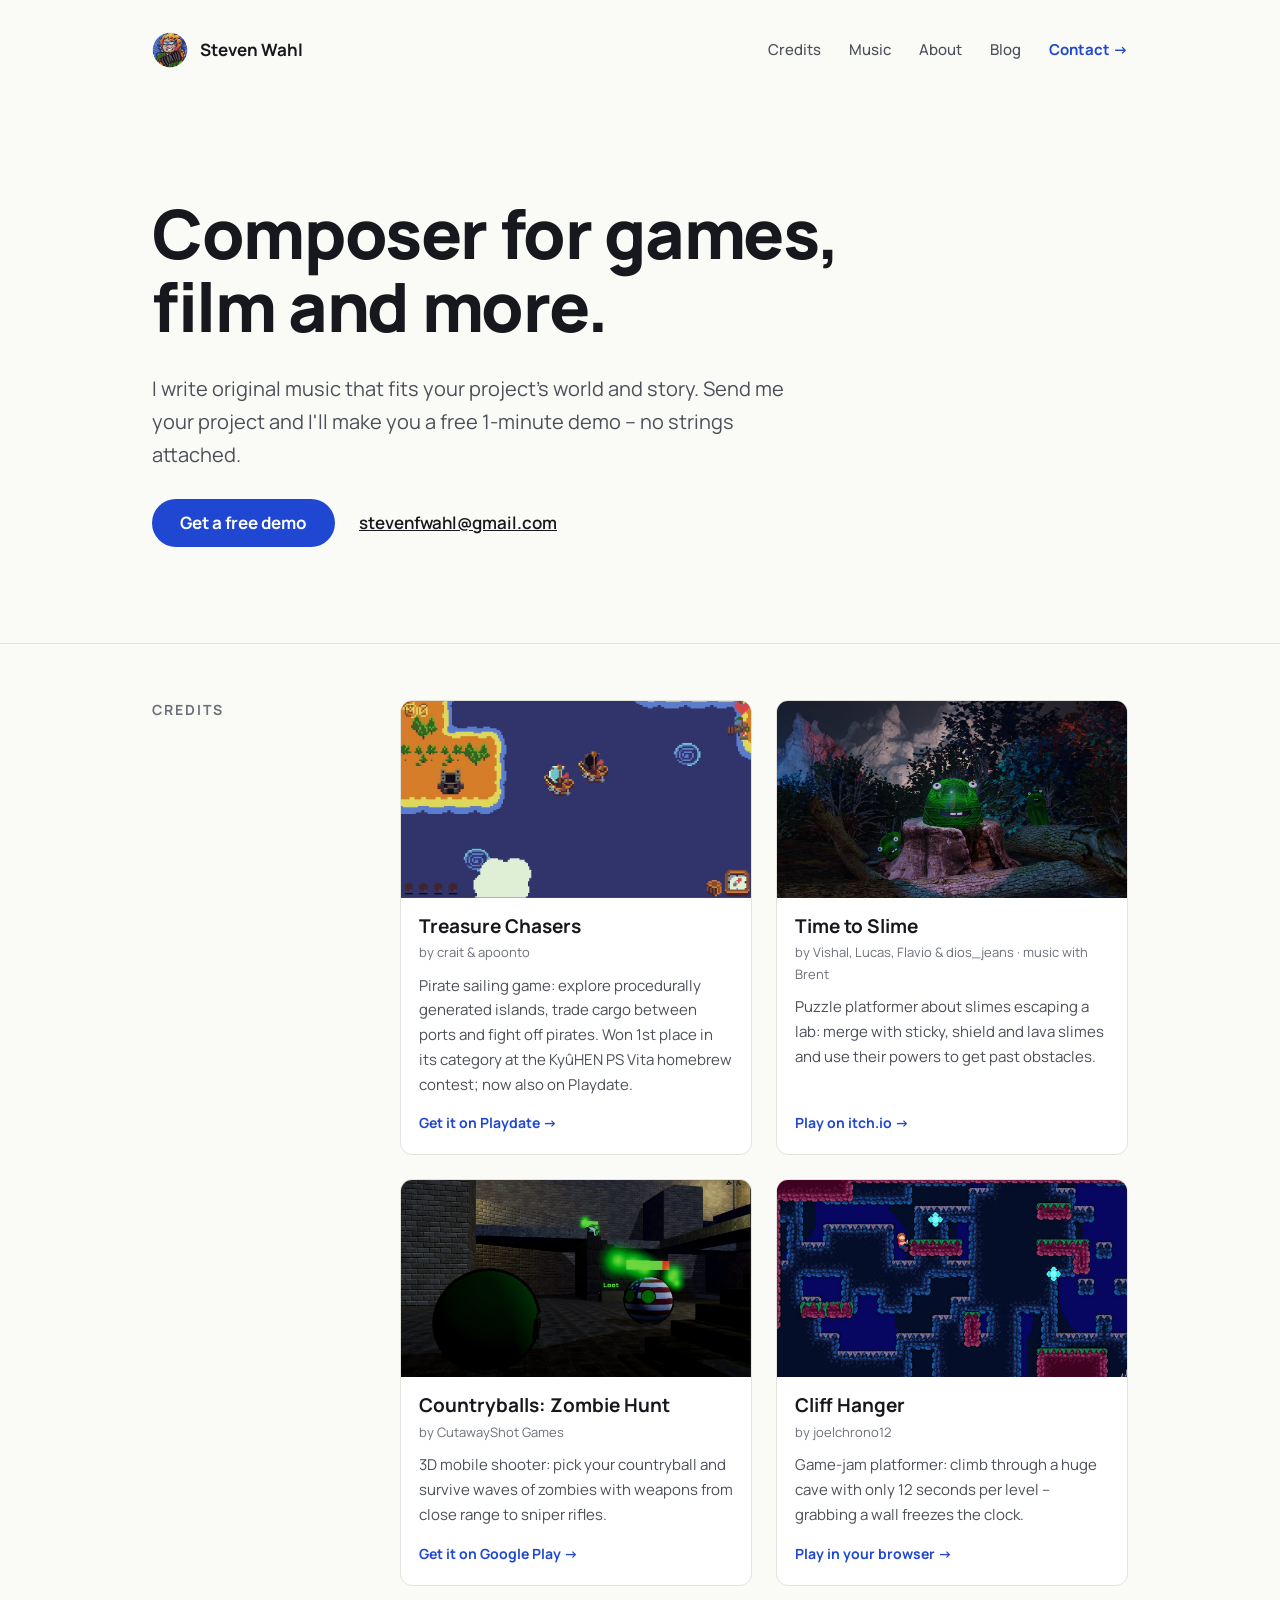
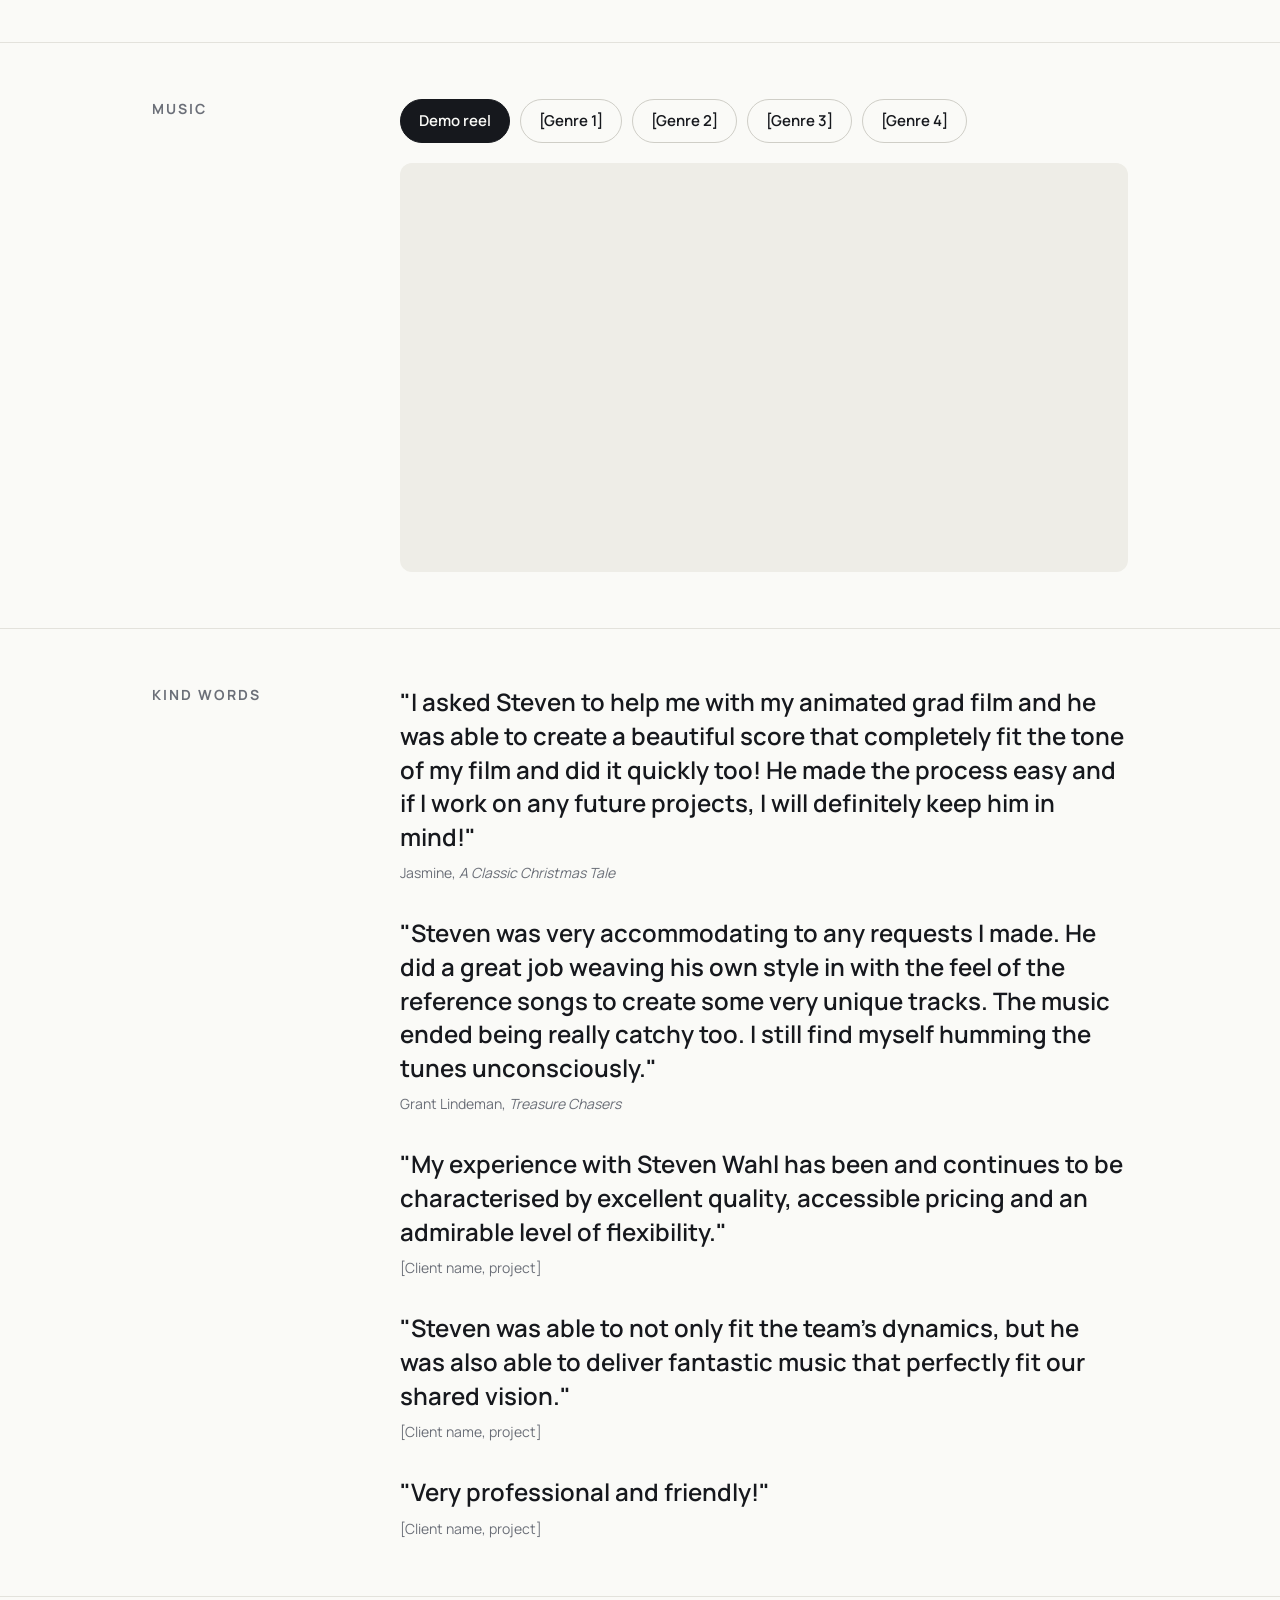
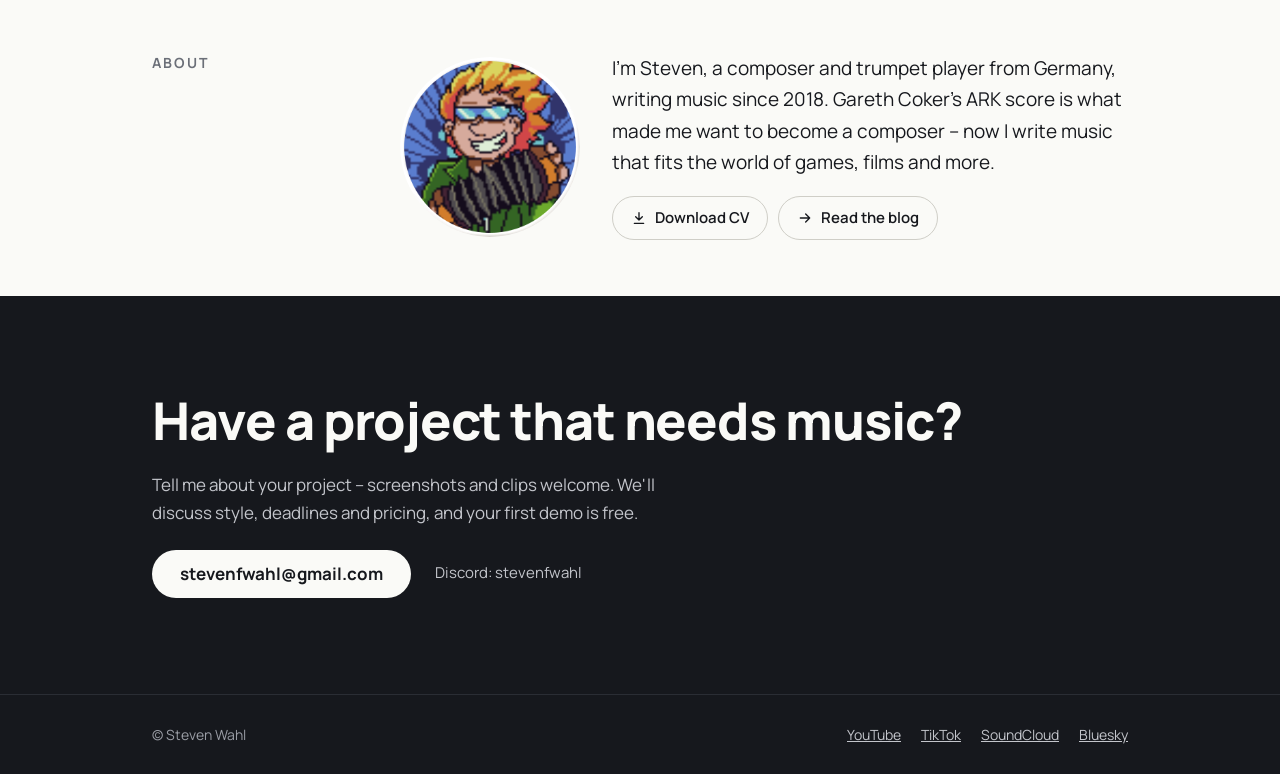
==== index.html @ b37ab7ff "Add testimonial from Grant Lindeman (Treasure Chasers) Co-Authored-By: Claude Opus 5.5 <noreply@anth" ====
<!doctype html>
<html lang="en">
<head>
<meta charset="utf-8">
<meta name="viewport" content="width=device-width, initial-scale=1">
<title>Steven Wahl – Composer for Games, Film &amp; More</title>
<meta name="description" content="Steven Wahl is a composer from Germany writing original music for games, film and more. Request a free 1-minute demo track.">
<meta property="og:type" content="website">
<meta property="og:title" content="Steven Wahl – Composer for Games, Film &amp; More">
<meta property="og:description" content="Original music for games, film and more. Request a free 1-minute demo track.">
<meta property="og:image" content="https://sfrancisw.github.io/stevenwahlmusic/images/avatar.png">
<meta property="og:url" content="https://sfrancisw.github.io/stevenwahlmusic/">
<meta name="twitter:card" content="summary">
<link rel="icon" type="image/png" href="images/favicon.png">
<link rel="preconnect" href="https://fonts.googleapis.com">
<link rel="preconnect" href="https://fonts.gstatic.com" crossorigin>
<link href="https://fonts.googleapis.com/css2?family=Manrope:wght@400;500;600;700;800&display=swap" rel="stylesheet">
<link rel="stylesheet" href="css/style.css">
</head>
<body>
<a class="skip" href="#main">Skip to content</a>

<header class="site-header">
  <div class="wrap">
    <a class="brand" href="#top"><img src="images/avatar.png" alt="">Steven Wahl</a>
    <nav class="nav" aria-label="Main">
      <a href="#credits">Credits</a>
      <a href="#music">Music</a>
      <a href="#about">About</a>
      <a href="blog/">Blog</a>
      <a class="nav-cta" href="#contact">Contact →</a>
    </nav>
  </div>
</header>

<main id="main">
  <section id="top" class="wrap hero">
    <h1>Composer for games, film and more.</h1>
    <p class="lead">I write original music that fits your project's world and story. Send me your project and I'll make you a free 1-minute demo – no strings attached.</p>
    <div class="actions">
      <a class="btn btn-primary" href="#contact">Get a free demo</a>
      <a class="mail" href="mailto:stevenfwahl@gmail.com">stevenfwahl@gmail.com</a>
    </div>
  </section>

  <section id="credits" class="block" aria-labelledby="credits-h">
    <div class="wrap">
      <h2 id="credits-h" class="block-label">Credits</h2>
      <div class="block-body">
        <div class="credits">
          <a class="credit" href="https://play.date/games/treasure-chasers/" target="_blank" rel="noopener">
            <img src="images/treasure-chasers.jpg" alt="Screenshot of Treasure Chasers" loading="lazy">
            <div class="credit-body">
              <h3>Treasure Chasers</h3>
              <p class="by">by crait &amp; apoonto</p>
              <p class="desc">Pirate sailing game: explore procedurally generated islands, trade cargo between ports and fight off pirates. Won 1st place in its category at the KyûHEN PS Vita homebrew contest; now also on Playdate.</p>
              <p class="play">Get it on Playdate →</p>
            </div>
          </a>
          <a class="credit" href="https://luffy703.itch.io/time-to-slime" target="_blank" rel="noopener">
            <img src="images/time-to-slime.jpg" alt="Screenshot of Time to Slime" loading="lazy">
            <div class="credit-body">
              <h3>Time to Slime</h3>
              <p class="by">by Vishal, Lucas, Flavio &amp; dios_jeans · music with Brent</p>
              <p class="desc">Puzzle platformer about slimes escaping a lab: merge with sticky, shield and lava slimes and use their powers to get past obstacles.</p>
              <p class="play">Play on itch.io →</p>
            </div>
          </a>
          <a class="credit" href="https://play.google.com/store/apps/details?id=com.CutawayShotGames.CountryballsZombieHunt" target="_blank" rel="noopener">
            <img src="images/countryballs.jpg" alt="Screenshot of Countryballs: Zombie Hunt" loading="lazy">
            <div class="credit-body">
              <h3>Countryballs: Zombie Hunt</h3>
              <p class="by">by CutawayShot Games</p>
              <p class="desc">3D mobile shooter: pick your countryball and survive waves of zombies with weapons from close range to sniper rifles.</p>
              <p class="play">Get it on Google Play →</p>
            </div>
          </a>
          <a class="credit" href="https://joelchrono.itch.io/cliff-hanger" target="_blank" rel="noopener">
            <img src="images/cliff-hanger.jpg" alt="Screenshot of Cliff Hanger" loading="lazy">
            <div class="credit-body">
              <h3>Cliff Hanger</h3>
              <p class="by">by joelchrono12</p>
              <p class="desc">Game-jam platformer: climb through a huge cave with only 12 seconds per level – grabbing a wall freezes the clock.</p>
              <p class="play">Play in your browser →</p>
            </div>
          </a>
        </div>
      </div>
    </div>
  </section>

  <section id="music" class="block" aria-labelledby="music-h">
    <div class="wrap">
      <h2 id="music-h" class="block-label">Music</h2>
      <div class="block-body">
        <div class="genres" role="group" aria-label="Choose a playlist">
          <button type="button" class="genre" aria-pressed="true" data-embed="https://www.youtube-nocookie.com/embed/OHH1dvF5KXk">Demo reel</button>
          <!-- TODO: genre names + data-embed="https://www.youtube-nocookie.com/embed/videoseries?list=PLAYLIST_ID" -->
          <button type="button" class="genre" aria-pressed="false">[Genre 1]</button>
          <button type="button" class="genre" aria-pressed="false">[Genre 2]</button>
          <button type="button" class="genre" aria-pressed="false">[Genre 3]</button>
          <button type="button" class="genre" aria-pressed="false">[Genre 4]</button>
        </div>
        <div id="player" class="player" aria-live="polite"></div>
      </div>
    </div>
  </section>

  <section class="block" aria-labelledby="quotes-h">
    <div class="wrap">
      <h2 id="quotes-h" class="block-label">Kind words</h2>
      <div class="block-body" style="gap: 32px">
        <!-- TODO: attributions -->
        <figure class="quote">
          <blockquote>"I asked Steven to help me with my animated grad film and he was able to create a beautiful score that completely fit the tone of my film and did it quickly too! He made the process easy and if I work on any future projects, I will definitely keep him in mind!"</blockquote>
          <figcaption>Jasmine, <cite>A Classic Christmas Tale</cite></figcaption>
        </figure>
        <figure class="quote">
          <blockquote>"Steven was very accommodating to any requests I made. He did a great job weaving his own style in with the feel of the reference songs to create some very unique tracks. The music ended being really catchy too. I still find myself humming the tunes unconsciously."</blockquote>
          <figcaption>Grant Lindeman, <cite>Treasure Chasers</cite></figcaption>
        </figure>
        <figure class="quote">
          <blockquote>"My experience with Steven Wahl has been and continues to be characterised by excellent quality, accessible pricing and an admirable level of flexibility."</blockquote>
          <figcaption>[Client name, project]</figcaption>
        </figure>
        <figure class="quote">
          <blockquote>"Steven was able to not only fit the team's dynamics, but he was also able to deliver fantastic music that perfectly fit our shared vision."</blockquote>
          <figcaption>[Client name, project]</figcaption>
        </figure>
        <figure class="quote">
          <blockquote>"Very professional and friendly!"</blockquote>
          <figcaption>[Client name, project]</figcaption>
        </figure>
      </div>
    </div>
  </section>

  <section id="about" class="block" aria-labelledby="about-h">
    <div class="wrap">
      <h2 id="about-h" class="block-label">About</h2>
      <div class="block-body">
        <div class="about">
          <img src="images/avatar.png" alt="Steven Wahl" width="180" height="180">
          <div class="about-text">
            <p>I'm Steven, a composer and trumpet player from Germany, writing music since 2018. Gareth Coker's ARK score is what made me want to become a composer – now I write music that fits the world of games, films and more.</p>
            <div class="links">
              <a href="files/Steven_Wahl_CV_1.0.pdf"><svg viewBox="0 0 24 24" fill="none" stroke="currentColor" stroke-width="2" stroke-linecap="round" stroke-linejoin="round" aria-hidden="true"><path d="M12 4v11M7 10l5 5 5-5M5 20h14"></path></svg>Download CV</a>
              <a href="blog/"><svg viewBox="0 0 24 24" fill="none" stroke="currentColor" stroke-width="2" stroke-linecap="round" stroke-linejoin="round" aria-hidden="true"><path d="M5 12h14M13 6l6 6-6 6"></path></svg>Read the blog</a>
            </div>
          </div>
        </div>
      </div>
    </div>
  </section>

  <section id="contact" class="contact" aria-labelledby="contact-h">
    <div class="wrap">
      <h2 id="contact-h">Have a project that needs music?</h2>
      <p>Tell me about your project – screenshots and clips welcome. We'll discuss style, deadlines and pricing, and your first demo is free.</p>
      <div class="actions">
        <a class="btn btn-light" href="mailto:stevenfwahl@gmail.com">stevenfwahl@gmail.com</a>
        <span class="discord">Discord: stevenfwahl</span>
      </div>
    </div>
  </section>
</main>

<footer class="site-footer">
  <div class="wrap">
    <span>© Steven Wahl</span>
    <nav aria-label="Social">
      <a href="https://www.youtube.com/@stevenwahlmusic">YouTube</a>
      <a href="https://www.tiktok.com/@stevenwahlmusic">TikTok</a>
      <a href="https://soundcloud.com/steven-wahl-498494355">SoundCloud</a>
      <a href="https://bsky.app/profile/stevenwahlmusic.bsky.social">Bluesky</a>
    </nav>
  </div>
</footer>

<script src="js/main.js"></script>
</body>
</html>
---- css/style.css ----
/* Steven Wahl – composer site. Design: "B · Clean & minimal" with A's credit cards. */
:root {
  --bg: #FAFAF7;
  --ink: #16181D;
  --ink-2: #4B4F58;
  --muted: #6B6F78;
  --line: #E3E2DC;
  --card: #FFFFFF;
  --accent: #1F47D1;
  --accent-hover: #163496;
  --dark: #16181D;
  --dark-text: #C3C5CB;
  --wrap: 1040px;
  --radius: 12px;
}

*, *::before, *::after { box-sizing: border-box; }
html { scroll-behavior: smooth; }
body {
  margin: 0;
  background: var(--bg);
  color: var(--ink);
  font-family: Manrope, system-ui, sans-serif;
  font-size: 17px;
  line-height: 1.65;
}
img { max-width: 100%; display: block; }
a { color: var(--accent); }
a:hover { color: var(--accent-hover); }
:focus-visible { outline: 3px solid var(--accent); outline-offset: 3px; }

.wrap { max-width: var(--wrap); margin: 0 auto; padding: 0 32px; }
.skip { position: absolute; left: -9999px; }
.skip:focus { left: 16px; top: 16px; background: var(--card); padding: 8px 12px; z-index: 10; }

/* Header */
.site-header .wrap {
  padding-top: 28px; padding-bottom: 28px;
  display: flex; flex-wrap: wrap; gap: 16px;
  justify-content: space-between; align-items: center;
}
.brand { display: flex; gap: 12px; align-items: center; color: var(--ink); text-decoration: none; font-weight: 700; }
.brand img { width: 36px; height: 36px; border-radius: 50%; }
.nav { display: flex; flex-wrap: wrap; gap: 8px 28px; font-size: 15px; font-weight: 500; }
.nav a { color: var(--ink-2); text-decoration: none; padding: 10px 0; }
.nav a:hover { color: var(--ink); }
.nav .nav-cta { color: var(--accent); font-weight: 700; }

/* Buttons */
.btn {
  display: inline-flex; align-items: center; justify-content: center;
  min-height: 48px; padding: 0 28px; border-radius: 999px;
  font-weight: 700; text-decoration: none;
}
.btn-primary { background: var(--accent); color: #FFFFFF; }
.btn-primary:hover { background: var(--accent-hover); color: #FFFFFF; }
.btn-light { background: var(--bg); color: var(--ink); }
.btn-light:hover { background: #FFFFFF; color: var(--ink); }

/* Hero */
.hero { padding-top: 96px; padding-bottom: 96px; display: flex; flex-direction: column; gap: 28px; }
.hero h1 {
  margin: 0; max-width: 17ch;
  font-size: clamp(38px, 5.5vw, 68px); line-height: 1.08;
  font-weight: 800; letter-spacing: -0.02em;
}
.lead { margin: 0; font-size: 20px; color: var(--ink-2); max-width: 54ch; }
.actions { display: flex; flex-wrap: wrap; gap: 16px 24px; align-items: center; }
.actions .mail { color: var(--ink); font-weight: 600; }

/* Labelled sections (B layout: label column + content column) */
.block { border-top: 1px solid var(--line); }
.block .wrap { padding-top: 56px; padding-bottom: 56px; display: flex; flex-wrap: wrap; gap: 24px 48px; }
.block-label {
  margin: 0; flex: 0 0 200px;
  font-size: 14px; letter-spacing: 0.14em; text-transform: uppercase;
  color: var(--muted); font-weight: 700; line-height: 1.4;
}
.block-body { flex: 1 1 520px; min-width: 0; display: flex; flex-direction: column; gap: 20px; }

/* Credits (cards from design A) */
.credits { display: grid; grid-template-columns: repeat(auto-fill, minmax(230px, 1fr)); gap: 24px; }
.credit {
  display: flex; flex-direction: column;
  background: var(--card); border: 1px solid var(--line); border-radius: var(--radius);
  overflow: hidden; text-decoration: none; color: var(--ink);
  transition: transform .15s ease, box-shadow .15s ease;
}
.credit:hover { color: var(--ink); transform: translateY(-3px); box-shadow: 0 10px 24px rgba(22, 24, 29, 0.08); }
.credit img { width: 100%; aspect-ratio: 16 / 9; object-fit: cover; }
.credit-body { padding: 16px 18px 20px; display: flex; flex-direction: column; gap: 4px; flex: 1; }
.credit h3 { margin: 0; font-size: 19px; font-weight: 700; line-height: 1.3; }
.credit .by { margin: 0; font-size: 13px; color: var(--muted); }
.credit .desc { margin: 6px 0 0; font-size: 15px; color: var(--ink-2); }
.credit .play { margin: auto 0 0; padding-top: 10px; font-size: 14px; font-weight: 700; color: var(--accent); }

/* Music */
.genres { display: flex; flex-wrap: wrap; gap: 10px; }
.genre {
  min-height: 44px; padding: 0 18px; border-radius: 999px;
  font: 600 15px Manrope, system-ui, sans-serif; cursor: pointer;
  background: transparent; color: var(--ink); border: 1px solid #CFCEC7;
}
.genre:hover { border-color: var(--ink); }
.genre[aria-pressed="true"] { background: var(--ink); color: var(--bg); border-color: var(--ink); }
.player {
  aspect-ratio: 16 / 9; background: #EEEDE7; border-radius: var(--radius); overflow: hidden;
  display: flex; align-items: center; justify-content: center; color: var(--muted); font-size: 15px;
}
.player iframe { width: 100%; height: 100%; border: 0; }

/* Testimonials */
.quote { margin: 0; }
.quote blockquote { margin: 0; font-size: 24px; line-height: 1.4; font-weight: 600; }
.quote figcaption { margin-top: 8px; font-size: 14px; color: var(--muted); }

/* About (profile picture from design A) */
.about { display: flex; flex-wrap: wrap; gap: 32px; align-items: center; }
.about img { width: 180px; height: 180px; border-radius: 50%; flex: 0 0 auto; }
.about-text { flex: 1 1 300px; min-width: 0; display: flex; flex-direction: column; gap: 14px; }
.about-text p { margin: 0; font-size: 19px; }
.links { display: flex; flex-wrap: wrap; gap: 10px; margin-top: 4px; }
.links a {
  display: inline-flex; align-items: center; gap: 8px;
  min-height: 44px; padding: 0 18px; border-radius: 999px;
  border: 1px solid #CFCEC7; color: var(--ink);
  font-size: 15px; font-weight: 600; text-decoration: none;
}
.links a:hover { border-color: var(--ink); color: var(--ink); }
.links svg { width: 16px; height: 16px; flex: 0 0 auto; }

/* Contact */
.contact { background: var(--dark); color: var(--bg); }
.contact .wrap { padding-top: 96px; padding-bottom: 96px; display: flex; flex-direction: column; gap: 22px; }
.contact h2 { margin: 0; font-size: clamp(32px, 4.5vw, 52px); font-weight: 800; letter-spacing: -0.02em; line-height: 1.1; }
.contact p { margin: 0; color: var(--dark-text); max-width: 52ch; }
.contact .discord { color: var(--dark-text); font-size: 15px; }

/* Footer */
.site-footer { background: var(--dark); color: #9A9DA5; border-top: 1px solid #2A2D34; font-size: 14px; }
.site-footer .wrap { padding-top: 28px; padding-bottom: 28px; display: flex; flex-wrap: wrap; gap: 16px 20px; justify-content: space-between; }
.site-footer nav { display: flex; flex-wrap: wrap; gap: 20px; }
.site-footer a { color: var(--dark-text); }
.site-footer a:hover { color: #FFFFFF; }

/* Blog */
.page-title { margin: 0; font-size: clamp(32px, 4.5vw, 48px); font-weight: 800; letter-spacing: -0.02em; line-height: 1.15; }
.post-list { list-style: none; margin: 0; padding: 0; }
.post-list li { border-bottom: 1px solid var(--line); }
.post-list a { display: flex; flex-direction: column; gap: 2px; padding: 20px 0; text-decoration: none; color: var(--ink); }
.post-list time { font-size: 14px; color: var(--muted); }
.post-list span { font-size: 21px; font-weight: 700; }
.article { max-width: 720px; margin: 0 auto; padding: 48px 32px 96px; }
.article time { display: block; margin: 12px 0 32px; color: var(--muted); font-size: 15px; }
.article p, .article li { font-size: 19px; line-height: 1.75; }
.article ul { padding-left: 1.2em; }
.back { display: inline-block; margin-bottom: 24px; font-weight: 600; font-size: 15px; }

@media (max-width: 600px) {
  .wrap { padding: 0 20px; }
  .hero { padding-top: 48px; padding-bottom: 64px; }
  .block .wrap { padding-top: 40px; padding-bottom: 40px; }
  .block-label { flex-basis: 100%; }
  .quote blockquote { font-size: 20px; }
  .about img { width: 140px; height: 140px; }
  .contact .wrap { padding-top: 64px; padding-bottom: 64px; }
  .article { padding: 32px 20px 64px; }
}
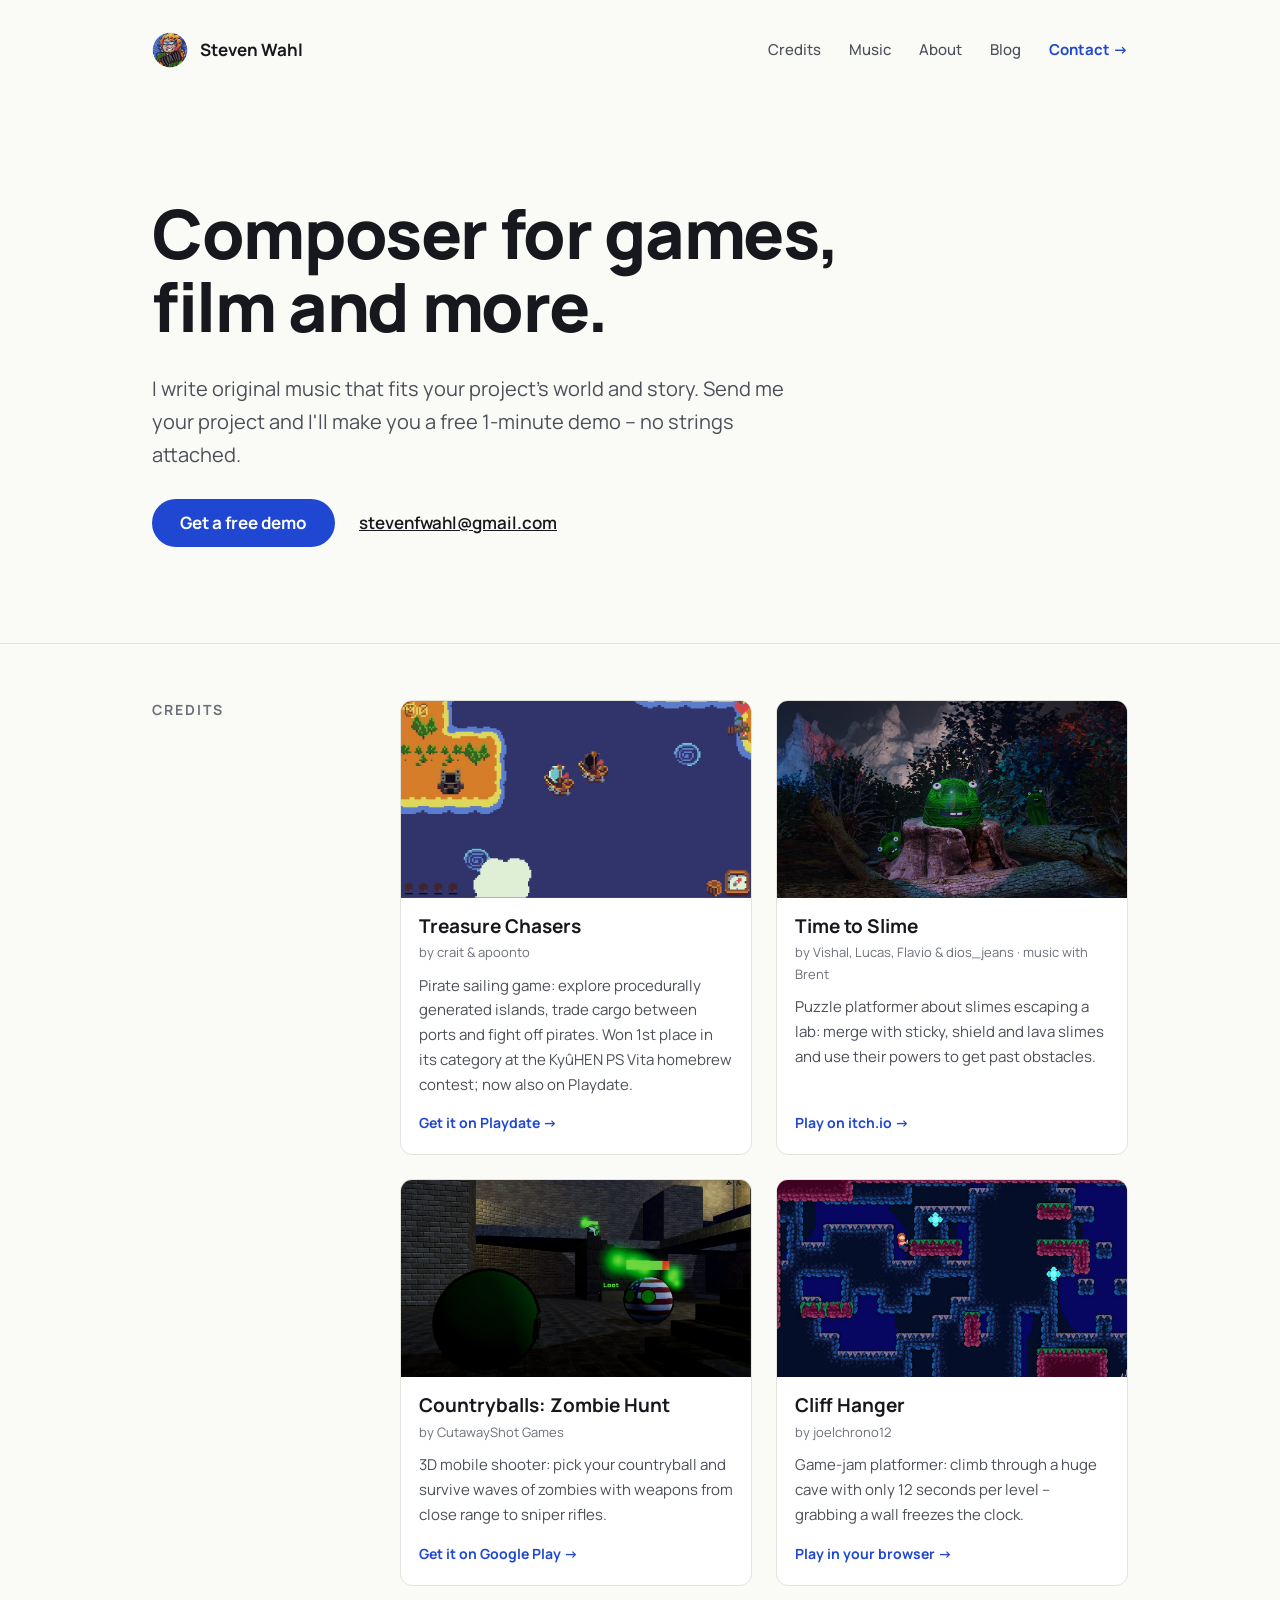
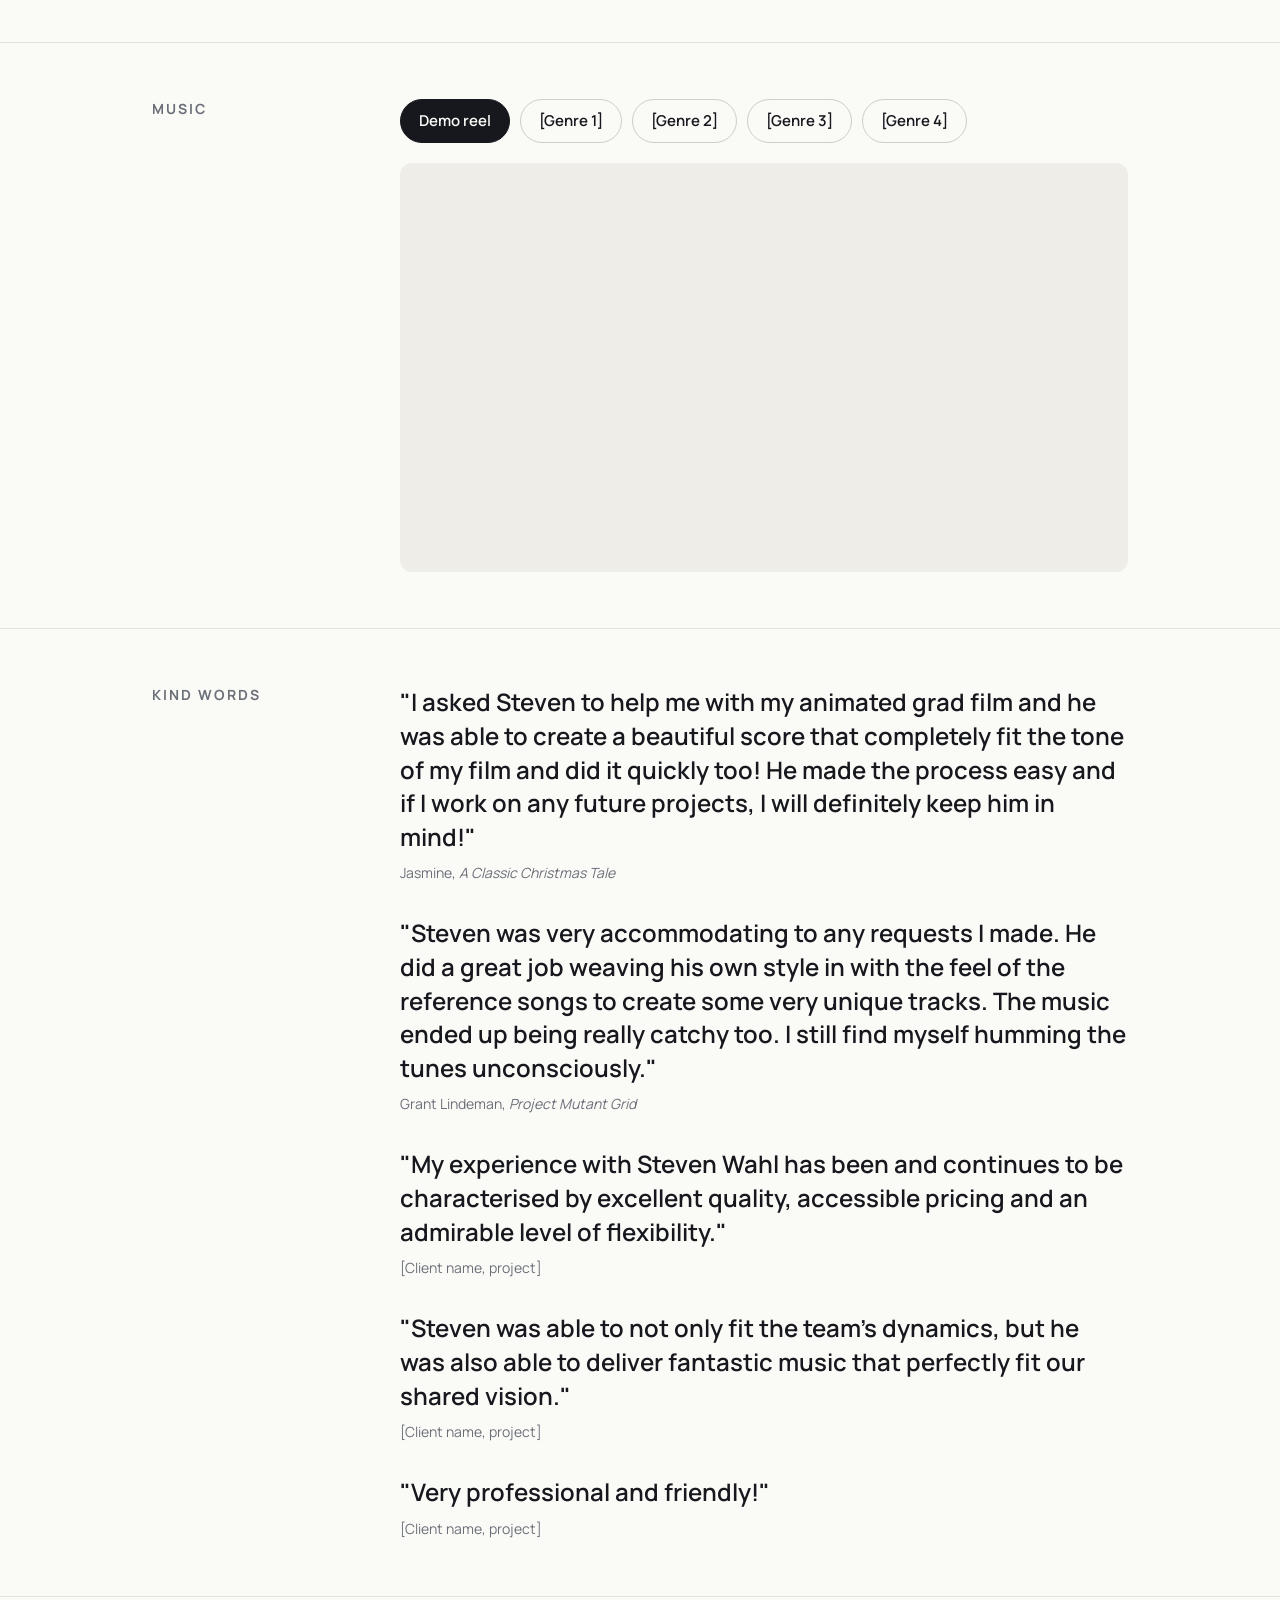
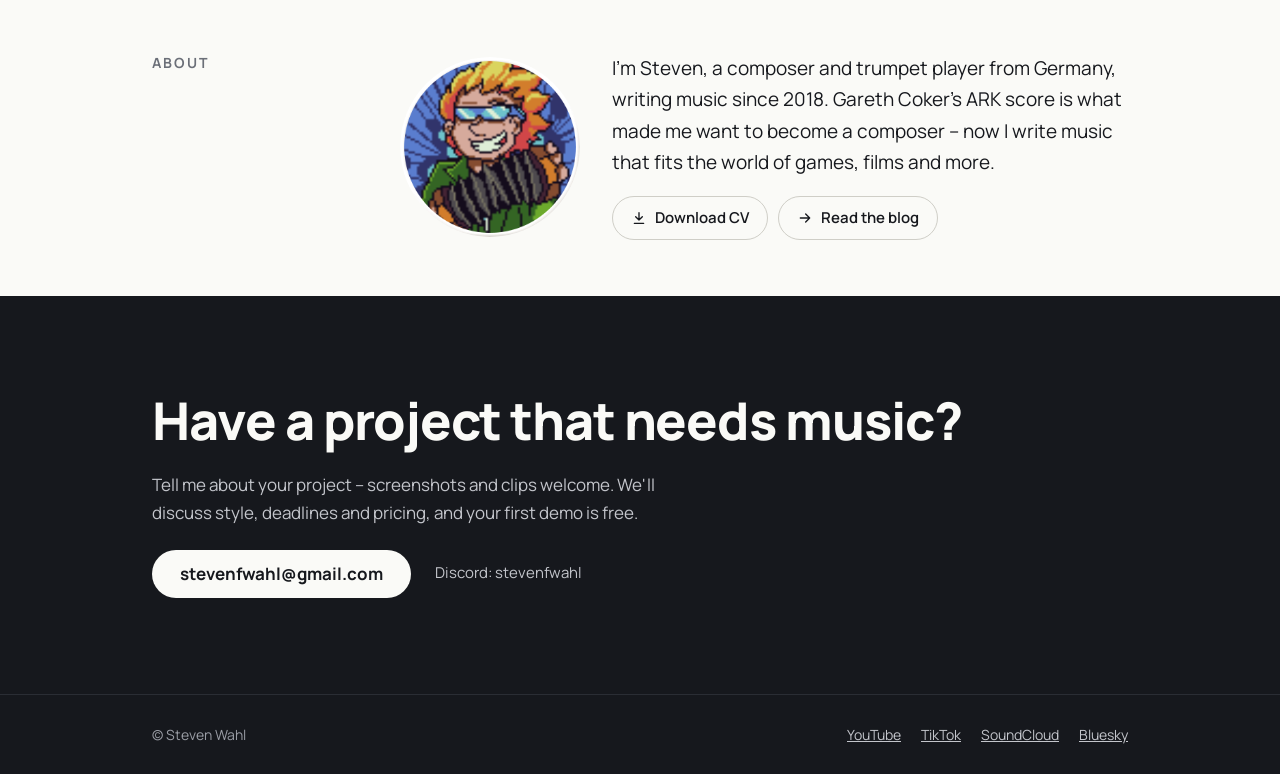
==== commit 069cffd8: "Fix Grant Lindeman testimonial: project name and wording Co-Authored-By: Claude Opus 5.5 <noreply@an" ====
--- a/index.html
+++ b/index.html
@@ -116,8 +116,8 @@
           <figcaption>Jasmine, <cite>A Classic Christmas Tale</cite></figcaption>
         </figure>
         <figure class="quote">
-          <blockquote>"Steven was very accommodating to any requests I made. He did a great job weaving his own style in with the feel of the reference songs to create some very unique tracks. The music ended being really catchy too. I still find myself humming the tunes unconsciously."</blockquote>
-          <figcaption>Grant Lindeman, <cite>Treasure Chasers</cite></figcaption>
+          <blockquote>"Steven was very accommodating to any requests I made. He did a great job weaving his own style in with the feel of the reference songs to create some very unique tracks. The music ended up being really catchy too. I still find myself humming the tunes unconsciously."</blockquote>
+          <figcaption>Grant Lindeman, <cite>Project Mutant Grid</cite></figcaption>
         </figure>
         <figure class="quote">
           <blockquote>"My experience with Steven Wahl has been and continues to be characterised by excellent quality, accessible pricing and an admirable level of flexibility."</blockquote>
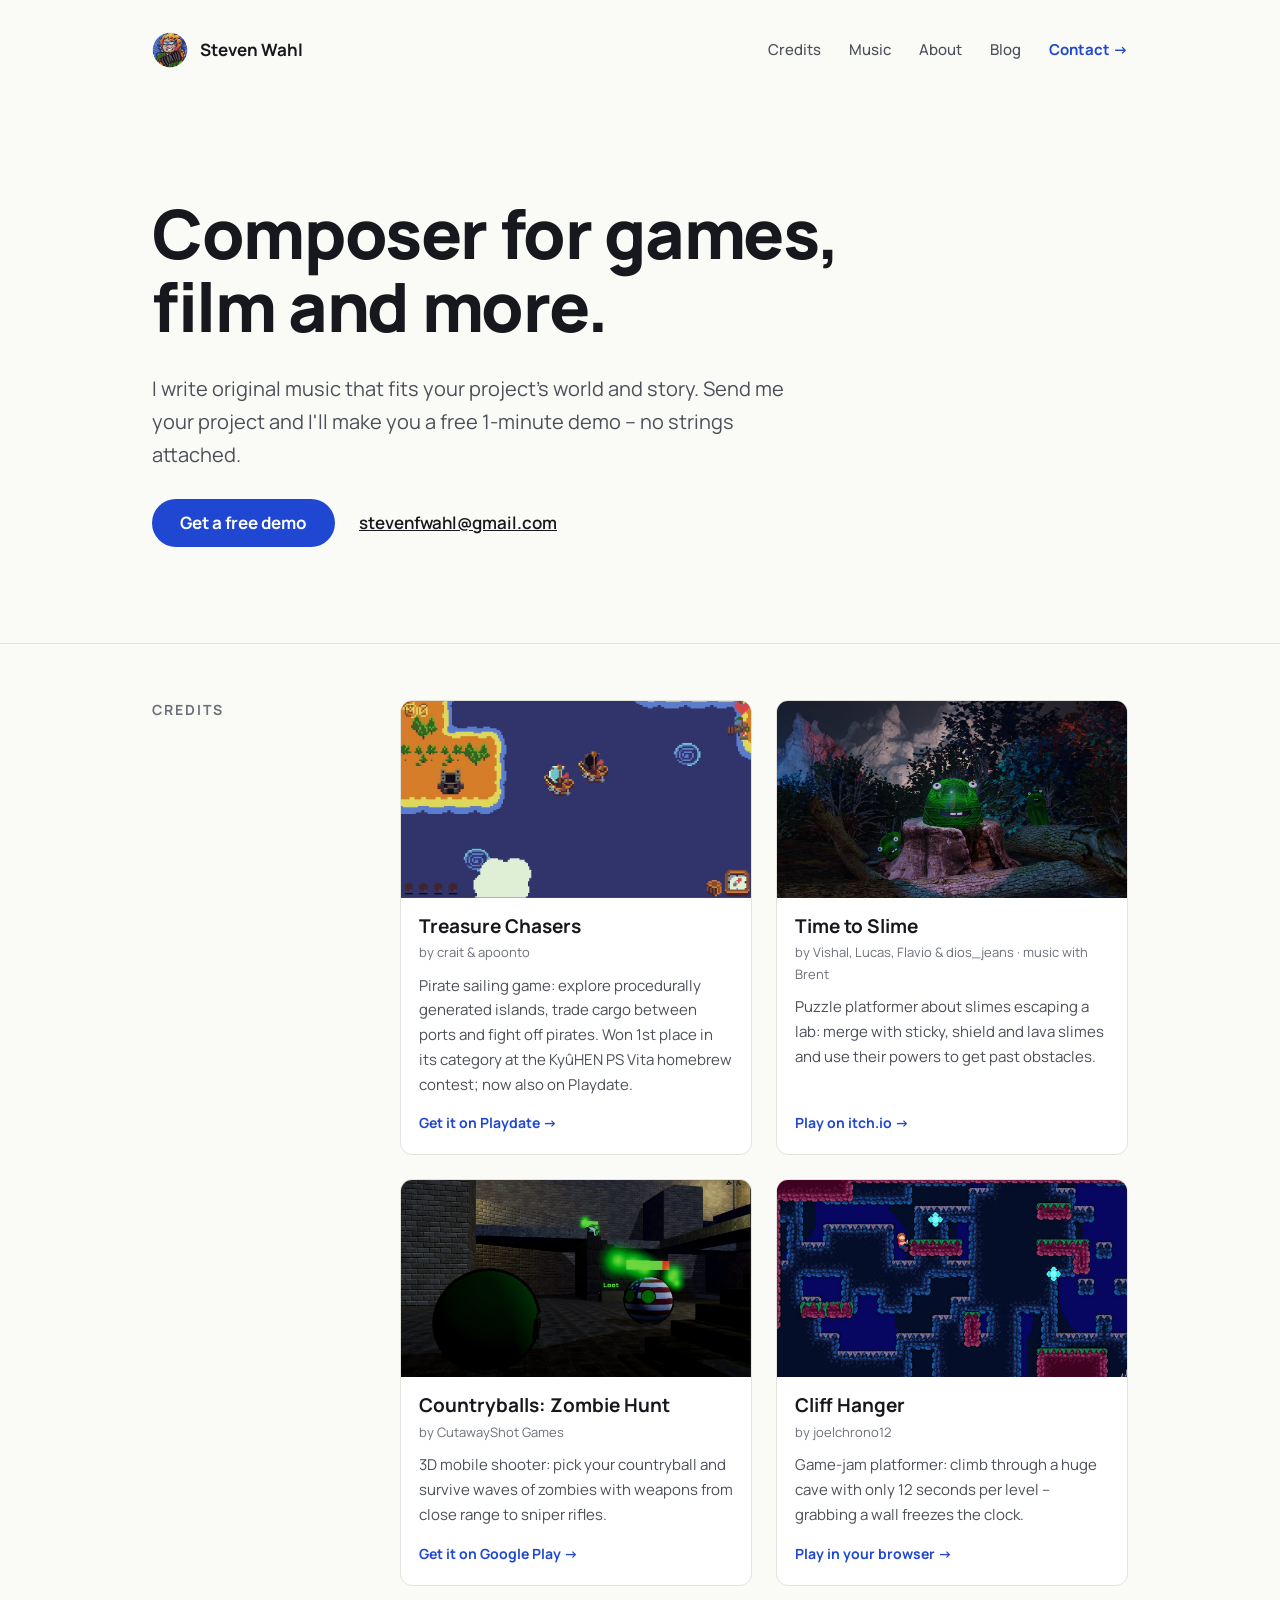
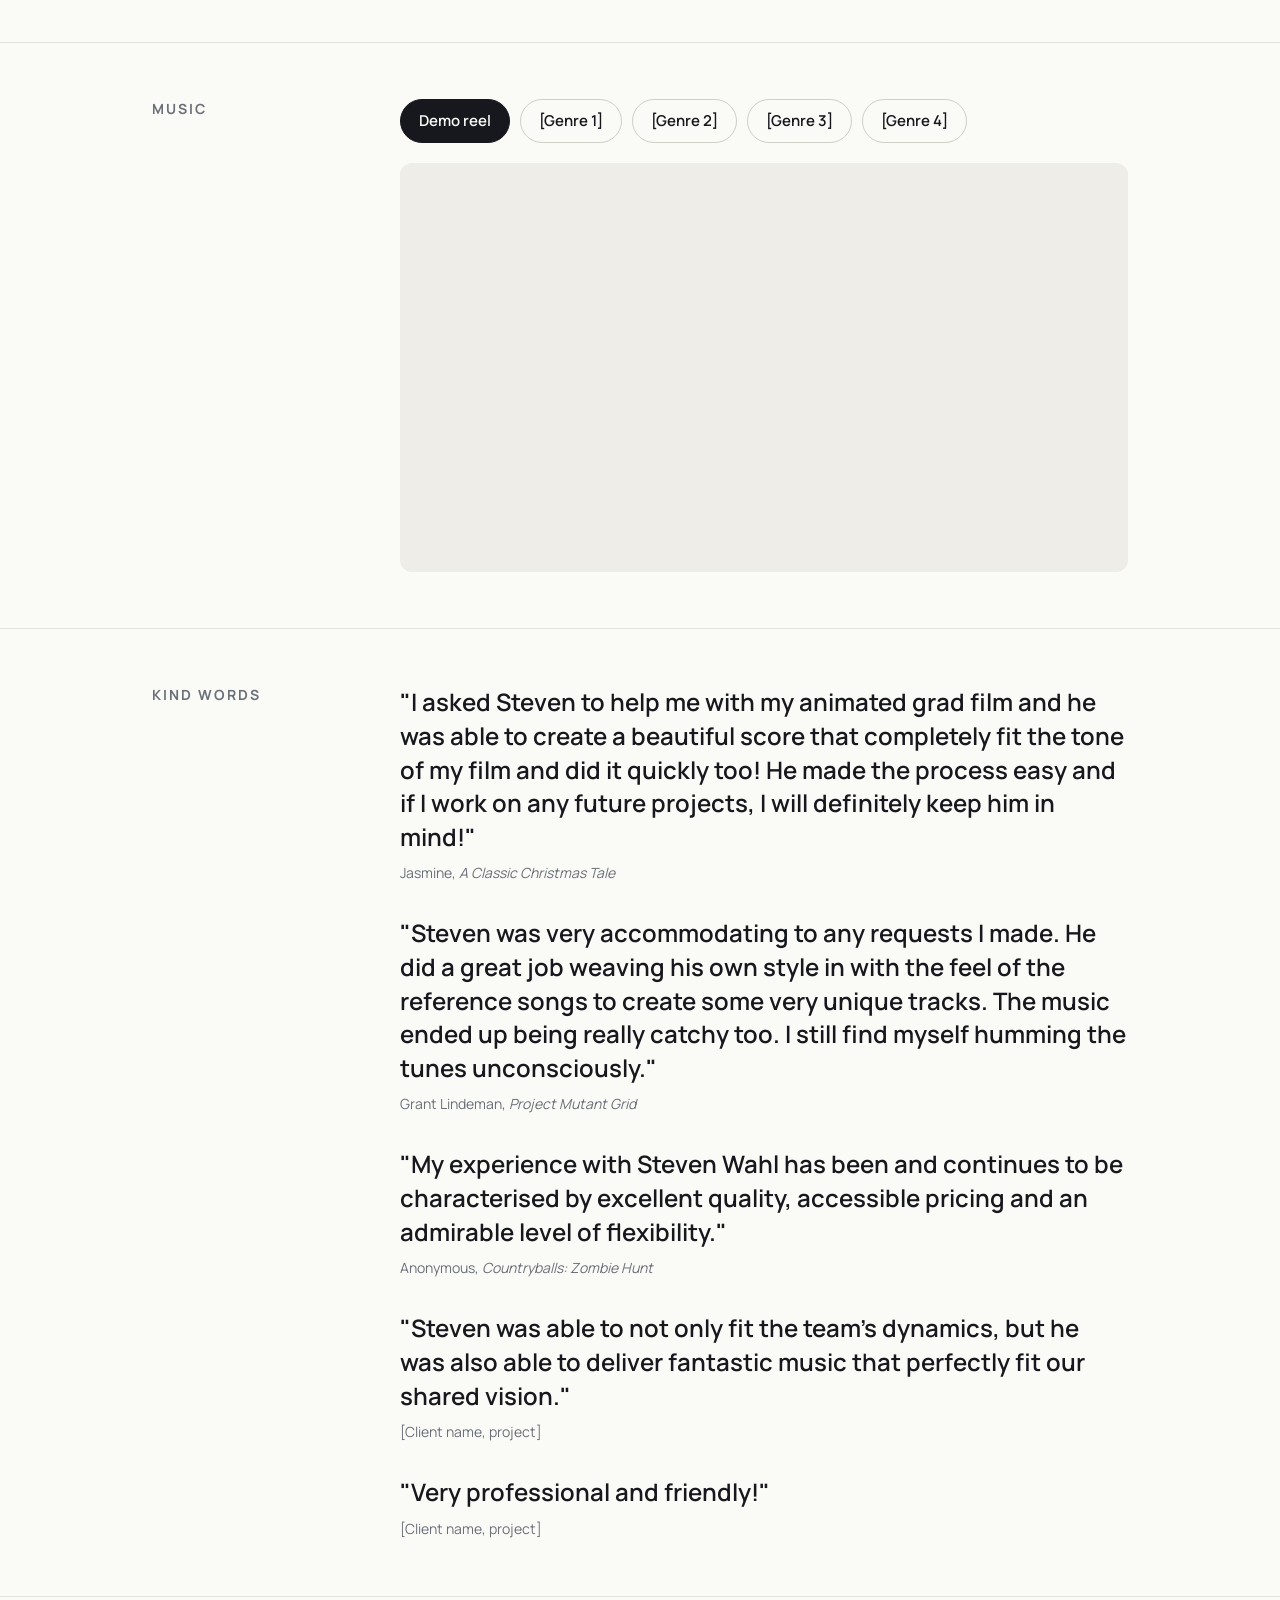
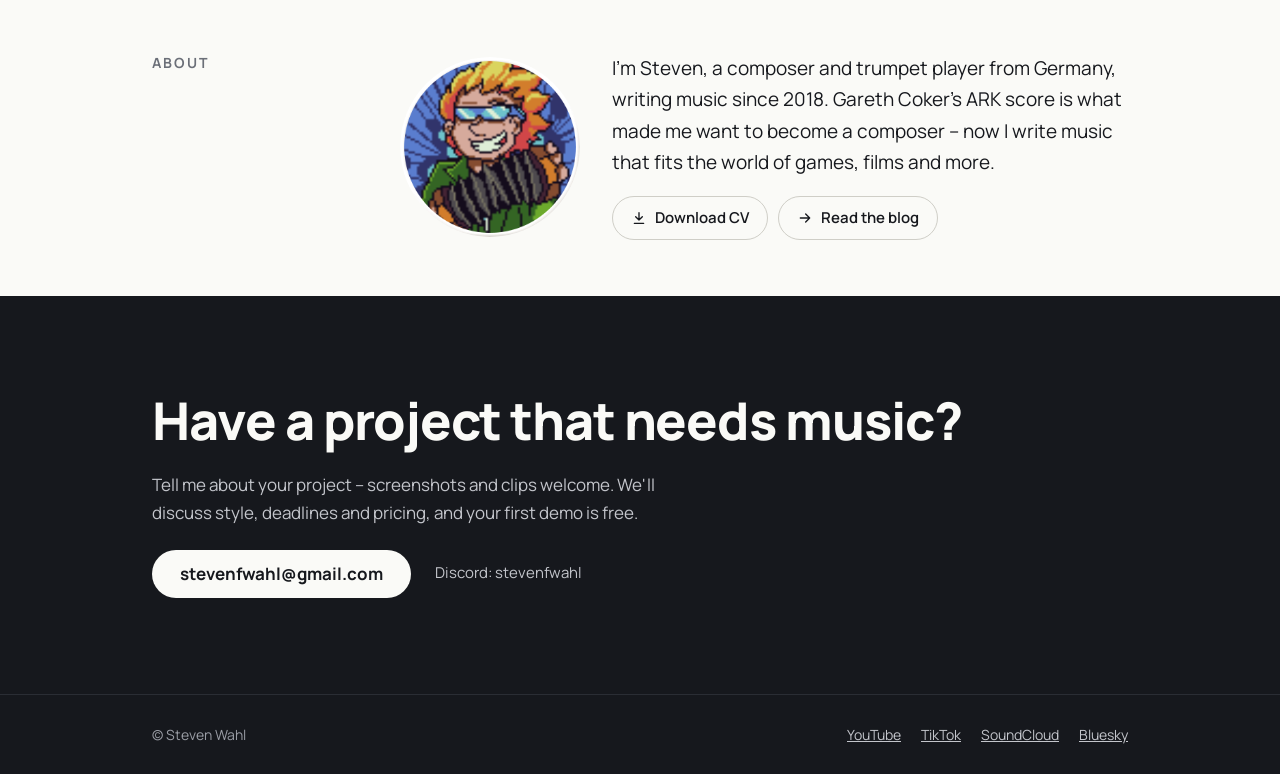
==== commit 8fa74aa0: "Attribute flexibility testimonial to Countryballs: Zombie Hunt Co-Authored-By: Claude Opus 5.5 <nore" ====
--- a/index.html
+++ b/index.html
@@ -121,7 +121,7 @@
         </figure>
         <figure class="quote">
           <blockquote>"My experience with Steven Wahl has been and continues to be characterised by excellent quality, accessible pricing and an admirable level of flexibility."</blockquote>
-          <figcaption>[Client name, project]</figcaption>
+          <figcaption>Anonymous, <cite>Countryballs: Zombie Hunt</cite></figcaption>
         </figure>
         <figure class="quote">
           <blockquote>"Steven was able to not only fit the team's dynamics, but he was also able to deliver fantastic music that perfectly fit our shared vision."</blockquote>
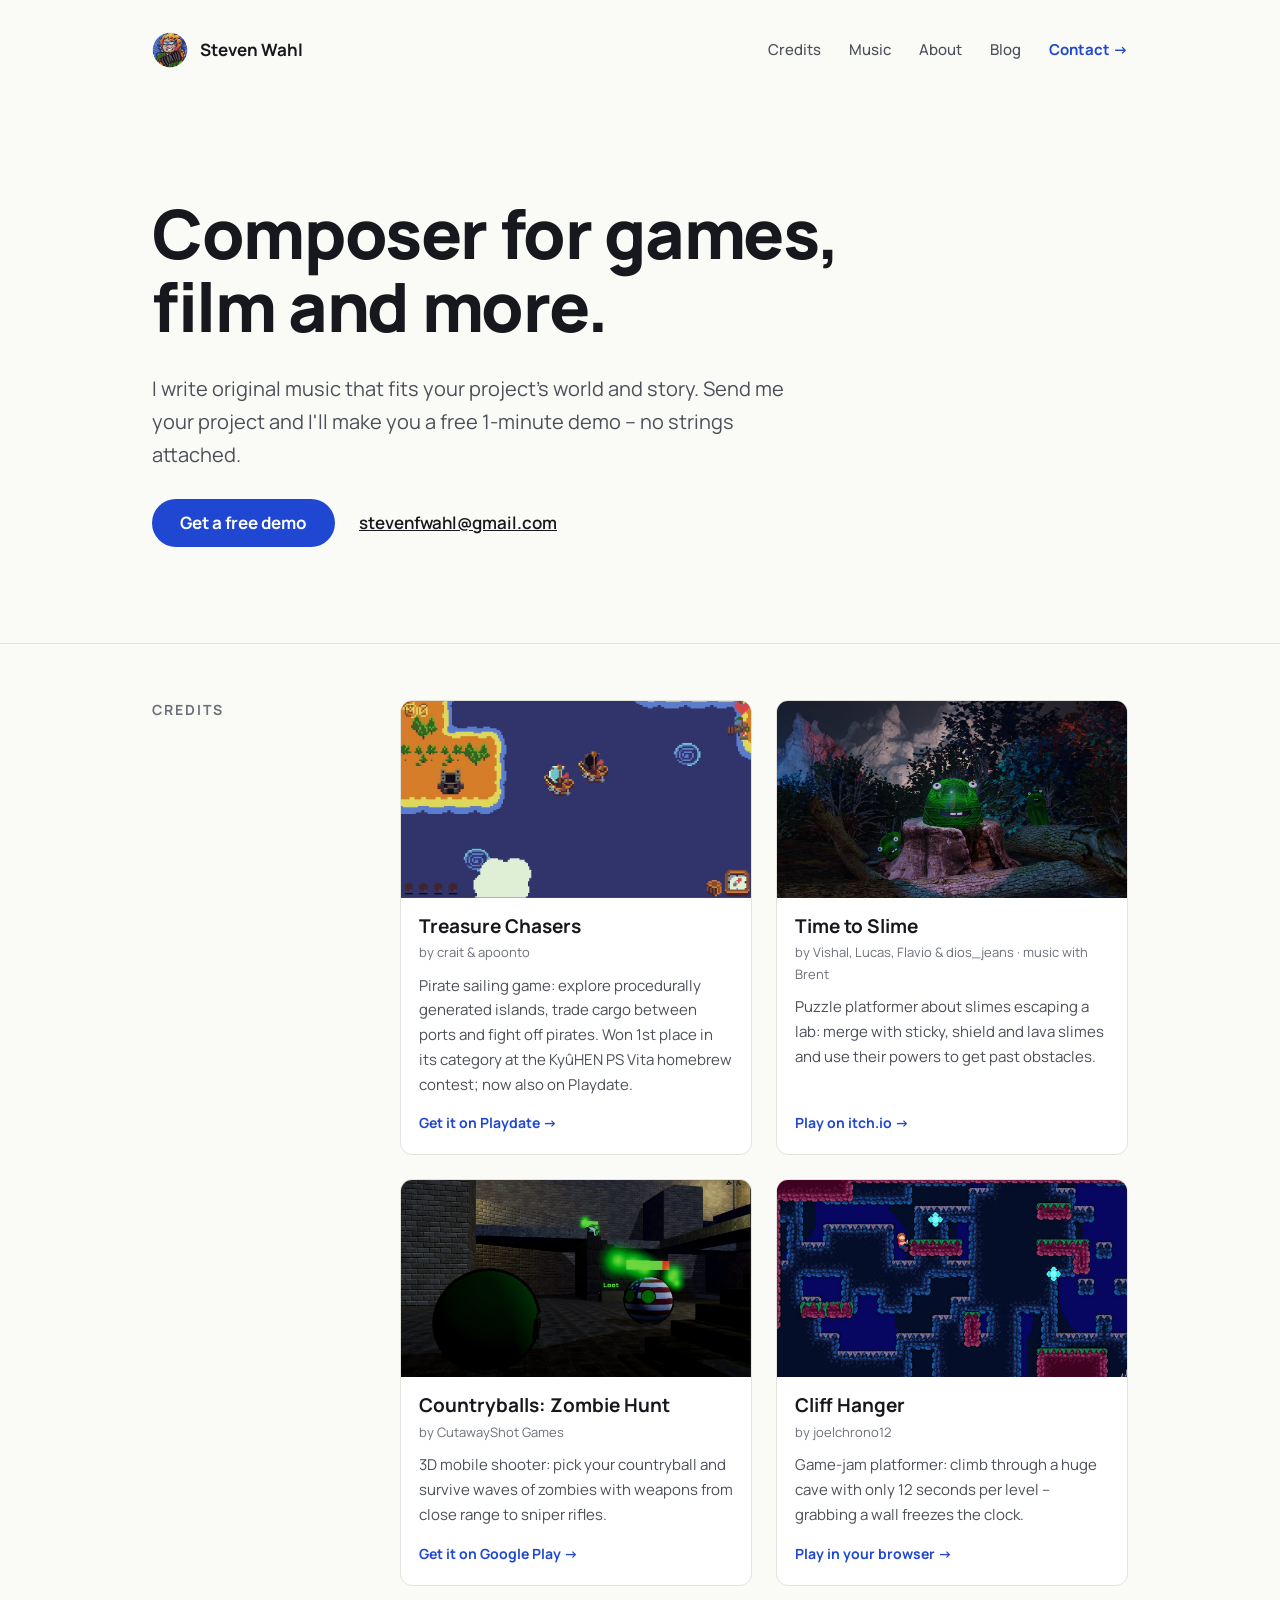
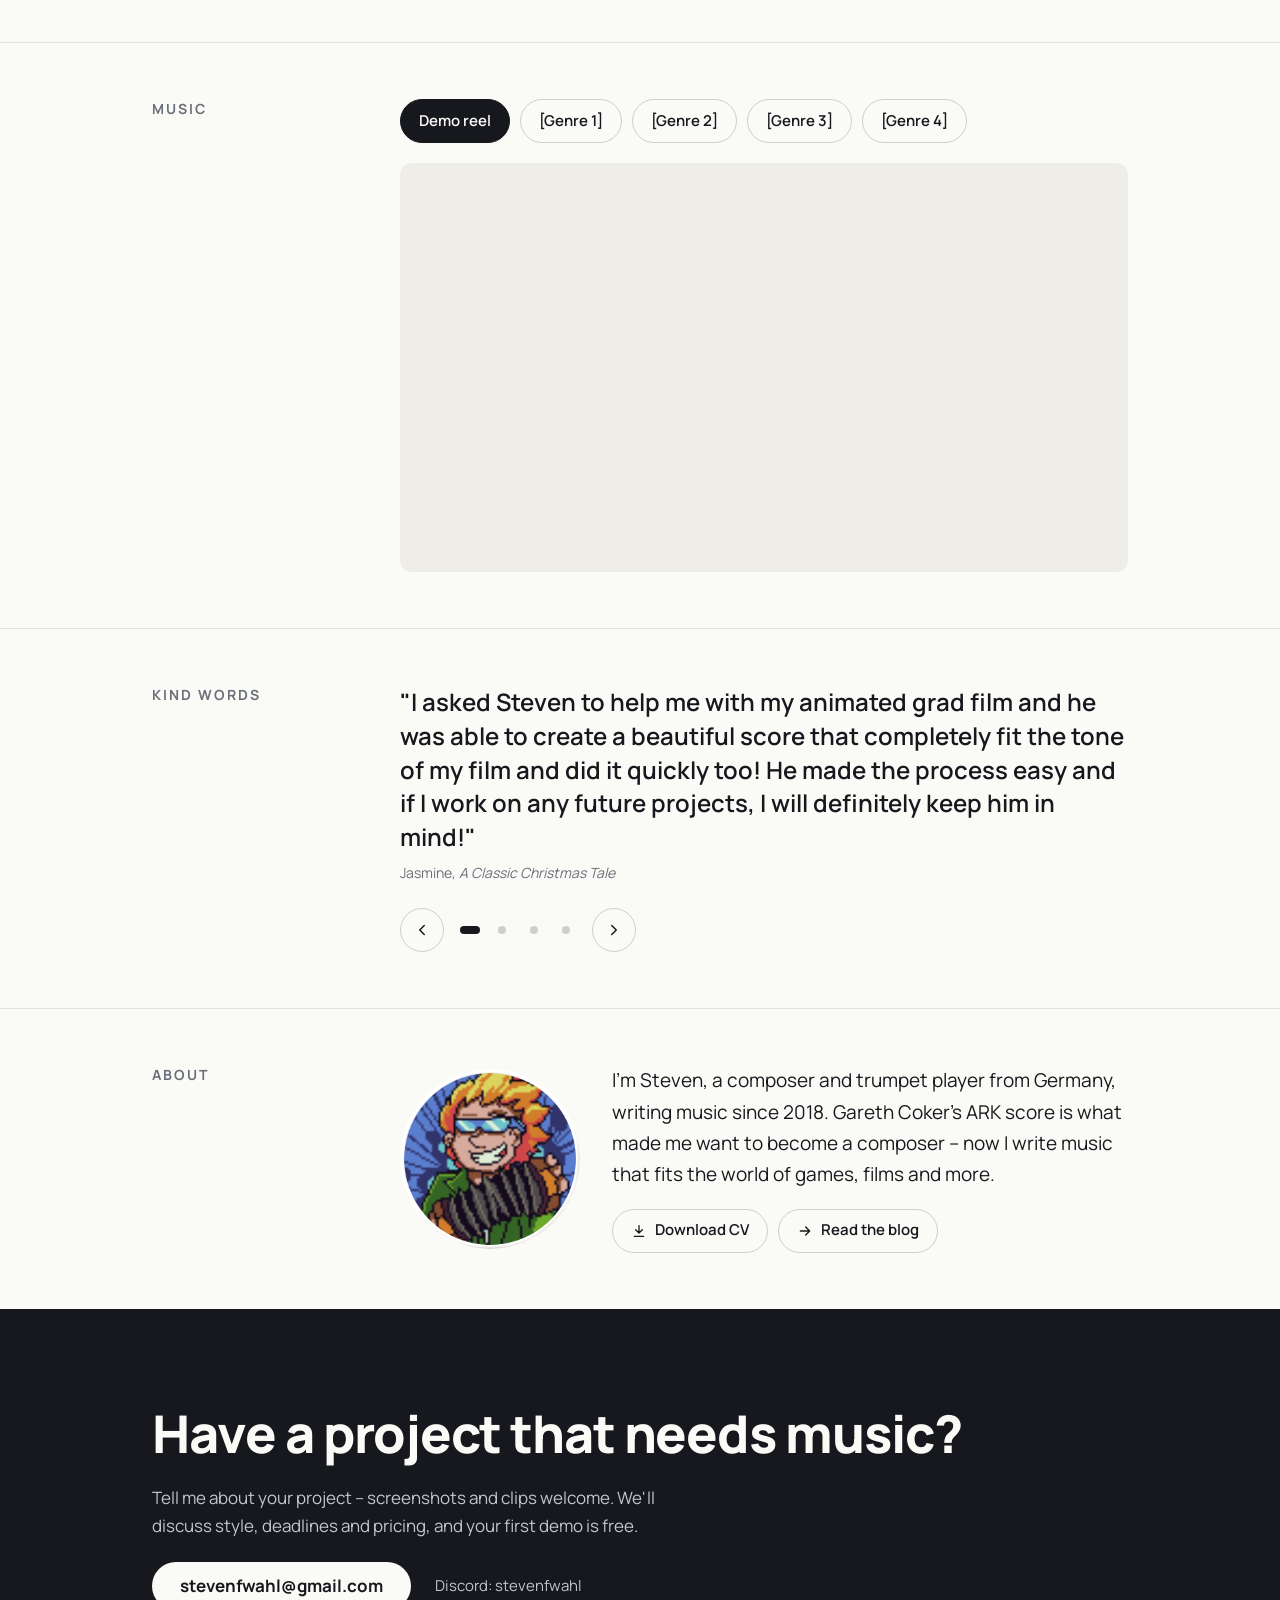
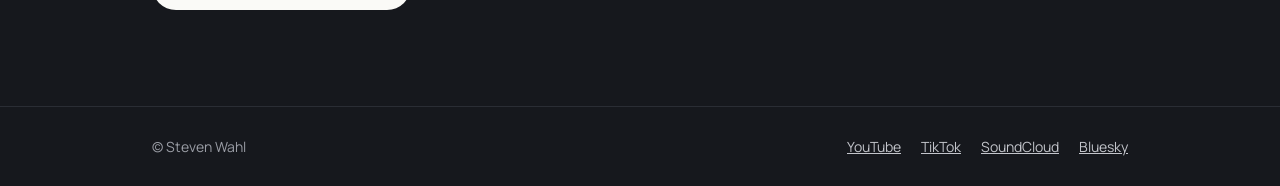
==== commit 779808fb: "Turn testimonials into a one-at-a-time carousel Attribute the team-dynamics quote to Daitomodachi (G" ====
--- a/index.html
+++ b/index.html
@@ -109,28 +109,32 @@
   <section class="block" aria-labelledby="quotes-h">
     <div class="wrap">
       <h2 id="quotes-h" class="block-label">Kind words</h2>
-      <div class="block-body" style="gap: 32px">
-        <!-- TODO: attributions -->
-        <figure class="quote">
-          <blockquote>"I asked Steven to help me with my animated grad film and he was able to create a beautiful score that completely fit the tone of my film and did it quickly too! He made the process easy and if I work on any future projects, I will definitely keep him in mind!"</blockquote>
-          <figcaption>Jasmine, <cite>A Classic Christmas Tale</cite></figcaption>
-        </figure>
-        <figure class="quote">
-          <blockquote>"Steven was very accommodating to any requests I made. He did a great job weaving his own style in with the feel of the reference songs to create some very unique tracks. The music ended up being really catchy too. I still find myself humming the tunes unconsciously."</blockquote>
-          <figcaption>Grant Lindeman, <cite>Project Mutant Grid</cite></figcaption>
-        </figure>
-        <figure class="quote">
-          <blockquote>"My experience with Steven Wahl has been and continues to be characterised by excellent quality, accessible pricing and an admirable level of flexibility."</blockquote>
-          <figcaption>Anonymous, <cite>Countryballs: Zombie Hunt</cite></figcaption>
-        </figure>
-        <figure class="quote">
-          <blockquote>"Steven was able to not only fit the team's dynamics, but he was also able to deliver fantastic music that perfectly fit our shared vision."</blockquote>
-          <figcaption>[Client name, project]</figcaption>
-        </figure>
-        <figure class="quote">
-          <blockquote>"Very professional and friendly!"</blockquote>
-          <figcaption>[Client name, project]</figcaption>
-        </figure>
+      <div class="block-body">
+        <div class="carousel" aria-roledescription="carousel" aria-label="Testimonials">
+          <div class="slides" aria-live="polite">
+            <figure class="quote slide" role="group" aria-roledescription="slide" aria-label="1 of 4">
+              <blockquote>"I asked Steven to help me with my animated grad film and he was able to create a beautiful score that completely fit the tone of my film and did it quickly too! He made the process easy and if I work on any future projects, I will definitely keep him in mind!"</blockquote>
+              <figcaption>Jasmine, <cite>A Classic Christmas Tale</cite></figcaption>
+            </figure>
+            <figure class="quote slide" role="group" aria-roledescription="slide" aria-label="2 of 4">
+              <blockquote>"Steven was very accommodating to any requests I made. He did a great job weaving his own style in with the feel of the reference songs to create some very unique tracks. The music ended up being really catchy too. I still find myself humming the tunes unconsciously."</blockquote>
+              <figcaption>Grant Lindeman, <cite>Project Mutant Grid</cite></figcaption>
+            </figure>
+            <figure class="quote slide" role="group" aria-roledescription="slide" aria-label="3 of 4">
+              <blockquote>"My experience with Steven Wahl has been and continues to be characterised by excellent quality, accessible pricing and an admirable level of flexibility."</blockquote>
+              <figcaption>Anonymous, <cite>Countryballs: Zombie Hunt</cite></figcaption>
+            </figure>
+            <figure class="quote slide" role="group" aria-roledescription="slide" aria-label="4 of 4">
+              <blockquote>"Steven was able to not only fit the team's dynamics, but he was also able to deliver fantastic music that perfectly fit our shared vision."</blockquote>
+              <figcaption>Daitomodachi, <cite>Gohanverse</cite></figcaption>
+            </figure>
+          </div>
+          <div class="carousel-nav">
+            <button type="button" class="carousel-btn" data-dir="-1" aria-label="Previous testimonial"><svg viewBox="0 0 24 24" fill="none" stroke="currentColor" stroke-width="2" stroke-linecap="round" stroke-linejoin="round" aria-hidden="true"><path d="M15 6l-6 6 6 6"></path></svg></button>
+            <div class="carousel-dots"></div>
+            <button type="button" class="carousel-btn" data-dir="1" aria-label="Next testimonial"><svg viewBox="0 0 24 24" fill="none" stroke="currentColor" stroke-width="2" stroke-linecap="round" stroke-linejoin="round" aria-hidden="true"><path d="M9 6l6 6-6 6"></path></svg></button>
+          </div>
+        </div>
       </div>
     </div>
   </section>
--- a/css/style.css
+++ b/css/style.css
@@ -166,3 +166,27 @@
   .contact .wrap { padding-top: 64px; padding-bottom: 64px; }
   .article { padding: 32px 20px 64px; }
 }
+
+/* Testimonial carousel: all slides share one grid cell, so the box keeps the
+   height of the longest quote and nothing jumps when switching. */
+.carousel .slides { display: grid; gap: 32px; }
+.carousel-nav { display: none; }
+.carousel.is-ready .slides { gap: 0; }
+.carousel.is-ready .slide { grid-area: 1 / 1; visibility: hidden; opacity: 0; transition: opacity .3s ease, visibility 0s linear .3s; }
+.carousel.is-ready .slide.is-active { visibility: visible; opacity: 1; transition: opacity .3s ease; }
+.carousel.is-ready .carousel-nav { display: flex; align-items: center; gap: 12px; margin-top: 24px; }
+.carousel-btn {
+  width: 44px; height: 44px; border-radius: 50%;
+  display: inline-flex; align-items: center; justify-content: center;
+  background: transparent; color: var(--ink); border: 1px solid #CFCEC7; cursor: pointer;
+}
+.carousel-btn:hover { border-color: var(--ink); }
+.carousel-btn svg { width: 18px; height: 18px; }
+.carousel-dots { display: flex; gap: 4px; }
+.carousel-dot {
+  width: 28px; height: 44px; padding: 0; border: 0; background: transparent; cursor: pointer;
+  display: inline-flex; align-items: center; justify-content: center;
+}
+.carousel-dot::before { content: ""; width: 8px; height: 8px; border-radius: 50%; background: #CFCEC7; transition: background .2s, width .2s; }
+.carousel-dot[aria-current="true"]::before { width: 20px; border-radius: 4px; background: var(--ink); }
+@media (prefers-reduced-motion: reduce) { .carousel.is-ready .slide { transition: none; } }
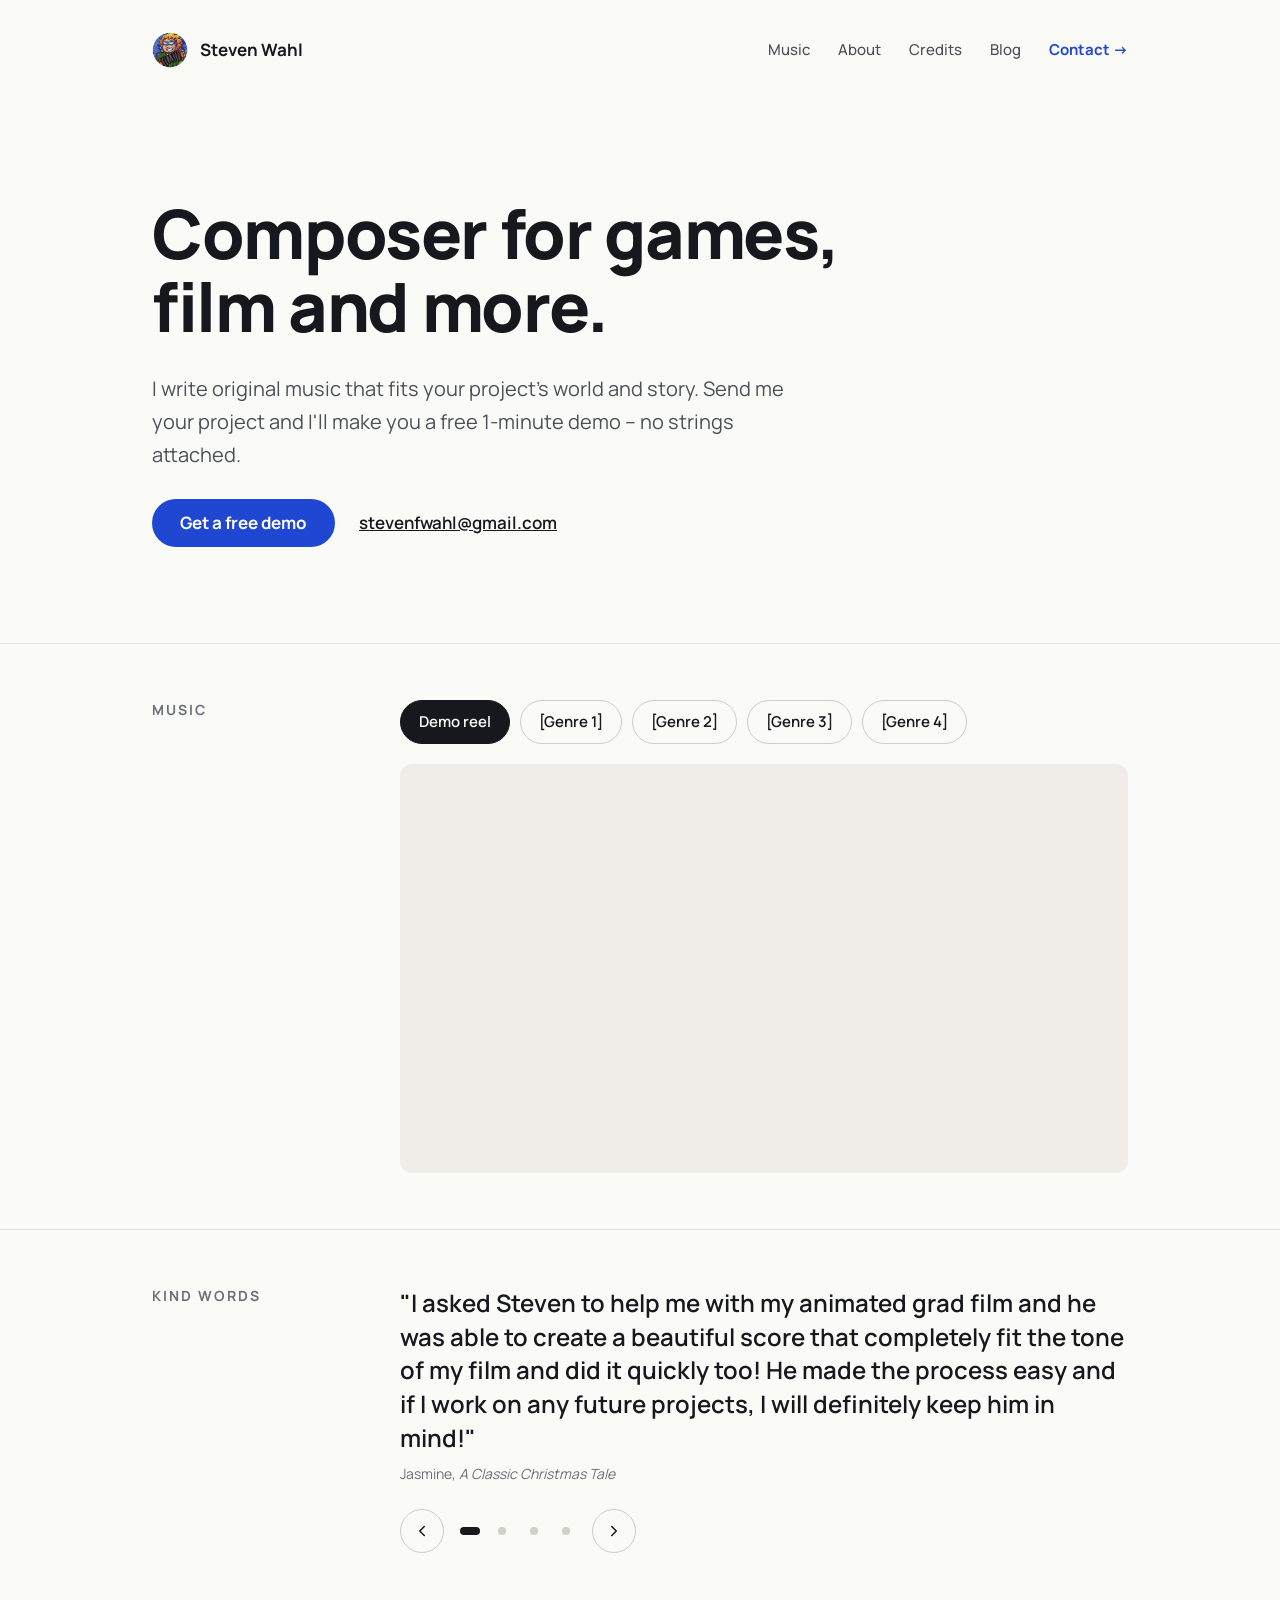
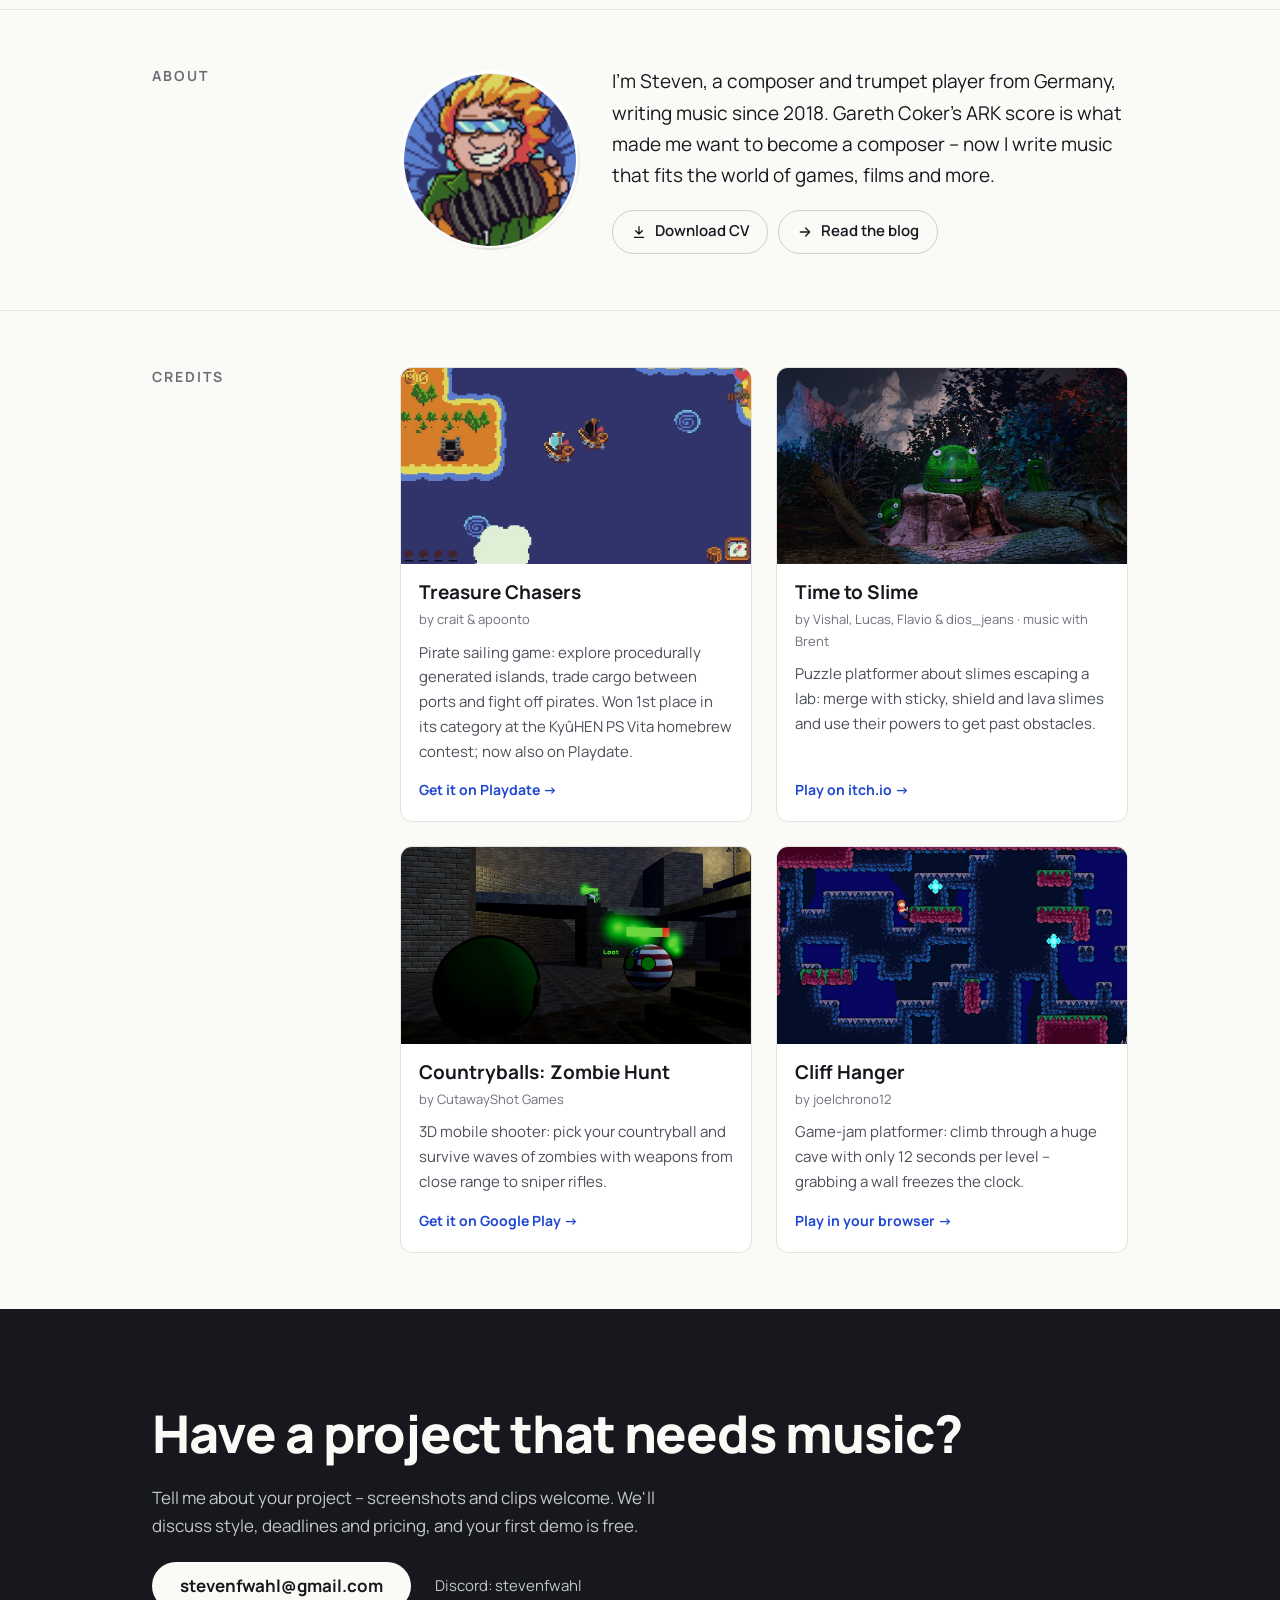
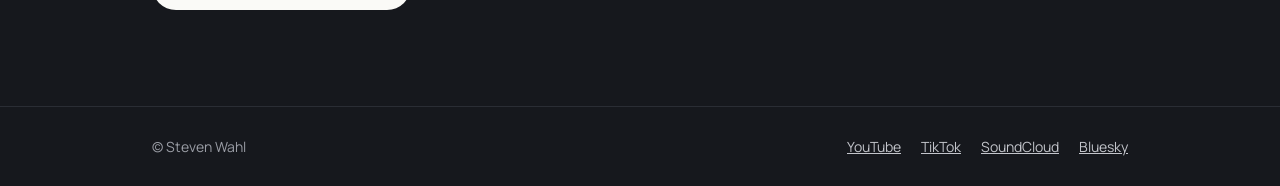
==== commit 1abf1cd5: "Move credits below the About section Nav order follows the page: Music, About, Credits, Blog.  Co-Au" ====
--- a/index.html
+++ b/index.html
@@ -24,9 +24,9 @@
   <div class="wrap">
     <a class="brand" href="#top"><img src="images/avatar.png" alt="">Steven Wahl</a>
     <nav class="nav" aria-label="Main">
-      <a href="#credits">Credits</a>
       <a href="#music">Music</a>
       <a href="#about">About</a>
+      <a href="#credits">Credits</a>
       <a href="blog/">Blog</a>
       <a class="nav-cta" href="#contact">Contact →</a>
     </nav>
@@ -40,52 +40,6 @@
     <div class="actions">
       <a class="btn btn-primary" href="#contact">Get a free demo</a>
       <a class="mail" href="mailto:stevenfwahl@gmail.com">stevenfwahl@gmail.com</a>
-    </div>
-  </section>
-
-  <section id="credits" class="block" aria-labelledby="credits-h">
-    <div class="wrap">
-      <h2 id="credits-h" class="block-label">Credits</h2>
-      <div class="block-body">
-        <div class="credits">
-          <a class="credit" href="https://play.date/games/treasure-chasers/" target="_blank" rel="noopener">
-            <img src="images/treasure-chasers.jpg" alt="Screenshot of Treasure Chasers" loading="lazy">
-            <div class="credit-body">
-              <h3>Treasure Chasers</h3>
-              <p class="by">by crait &amp; apoonto</p>
-              <p class="desc">Pirate sailing game: explore procedurally generated islands, trade cargo between ports and fight off pirates. Won 1st place in its category at the KyûHEN PS Vita homebrew contest; now also on Playdate.</p>
-              <p class="play">Get it on Playdate →</p>
-            </div>
-          </a>
-          <a class="credit" href="https://luffy703.itch.io/time-to-slime" target="_blank" rel="noopener">
-            <img src="images/time-to-slime.jpg" alt="Screenshot of Time to Slime" loading="lazy">
-            <div class="credit-body">
-              <h3>Time to Slime</h3>
-              <p class="by">by Vishal, Lucas, Flavio &amp; dios_jeans · music with Brent</p>
-              <p class="desc">Puzzle platformer about slimes escaping a lab: merge with sticky, shield and lava slimes and use their powers to get past obstacles.</p>
-              <p class="play">Play on itch.io →</p>
-            </div>
-          </a>
-          <a class="credit" href="https://play.google.com/store/apps/details?id=com.CutawayShotGames.CountryballsZombieHunt" target="_blank" rel="noopener">
-            <img src="images/countryballs.jpg" alt="Screenshot of Countryballs: Zombie Hunt" loading="lazy">
-            <div class="credit-body">
-              <h3>Countryballs: Zombie Hunt</h3>
-              <p class="by">by CutawayShot Games</p>
-              <p class="desc">3D mobile shooter: pick your countryball and survive waves of zombies with weapons from close range to sniper rifles.</p>
-              <p class="play">Get it on Google Play →</p>
-            </div>
-          </a>
-          <a class="credit" href="https://joelchrono.itch.io/cliff-hanger" target="_blank" rel="noopener">
-            <img src="images/cliff-hanger.jpg" alt="Screenshot of Cliff Hanger" loading="lazy">
-            <div class="credit-body">
-              <h3>Cliff Hanger</h3>
-              <p class="by">by joelchrono12</p>
-              <p class="desc">Game-jam platformer: climb through a huge cave with only 12 seconds per level – grabbing a wall freezes the clock.</p>
-              <p class="play">Play in your browser →</p>
-            </div>
-          </a>
-        </div>
-      </div>
     </div>
   </section>
 
@@ -157,6 +111,52 @@
     </div>
   </section>
 
+  <section id="credits" class="block" aria-labelledby="credits-h">
+    <div class="wrap">
+      <h2 id="credits-h" class="block-label">Credits</h2>
+      <div class="block-body">
+        <div class="credits">
+          <a class="credit" href="https://play.date/games/treasure-chasers/" target="_blank" rel="noopener">
+            <img src="images/treasure-chasers.jpg" alt="Screenshot of Treasure Chasers" loading="lazy">
+            <div class="credit-body">
+              <h3>Treasure Chasers</h3>
+              <p class="by">by crait &amp; apoonto</p>
+              <p class="desc">Pirate sailing game: explore procedurally generated islands, trade cargo between ports and fight off pirates. Won 1st place in its category at the KyûHEN PS Vita homebrew contest; now also on Playdate.</p>
+              <p class="play">Get it on Playdate →</p>
+            </div>
+          </a>
+          <a class="credit" href="https://luffy703.itch.io/time-to-slime" target="_blank" rel="noopener">
+            <img src="images/time-to-slime.jpg" alt="Screenshot of Time to Slime" loading="lazy">
+            <div class="credit-body">
+              <h3>Time to Slime</h3>
+              <p class="by">by Vishal, Lucas, Flavio &amp; dios_jeans · music with Brent</p>
+              <p class="desc">Puzzle platformer about slimes escaping a lab: merge with sticky, shield and lava slimes and use their powers to get past obstacles.</p>
+              <p class="play">Play on itch.io →</p>
+            </div>
+          </a>
+          <a class="credit" href="https://play.google.com/store/apps/details?id=com.CutawayShotGames.CountryballsZombieHunt" target="_blank" rel="noopener">
+            <img src="images/countryballs.jpg" alt="Screenshot of Countryballs: Zombie Hunt" loading="lazy">
+            <div class="credit-body">
+              <h3>Countryballs: Zombie Hunt</h3>
+              <p class="by">by CutawayShot Games</p>
+              <p class="desc">3D mobile shooter: pick your countryball and survive waves of zombies with weapons from close range to sniper rifles.</p>
+              <p class="play">Get it on Google Play →</p>
+            </div>
+          </a>
+          <a class="credit" href="https://joelchrono.itch.io/cliff-hanger" target="_blank" rel="noopener">
+            <img src="images/cliff-hanger.jpg" alt="Screenshot of Cliff Hanger" loading="lazy">
+            <div class="credit-body">
+              <h3>Cliff Hanger</h3>
+              <p class="by">by joelchrono12</p>
+              <p class="desc">Game-jam platformer: climb through a huge cave with only 12 seconds per level – grabbing a wall freezes the clock.</p>
+              <p class="play">Play in your browser →</p>
+            </div>
+          </a>
+        </div>
+      </div>
+    </div>
+  </section>
+
   <section id="contact" class="contact" aria-labelledby="contact-h">
     <div class="wrap">
       <h2 id="contact-h">Have a project that needs music?</h2>
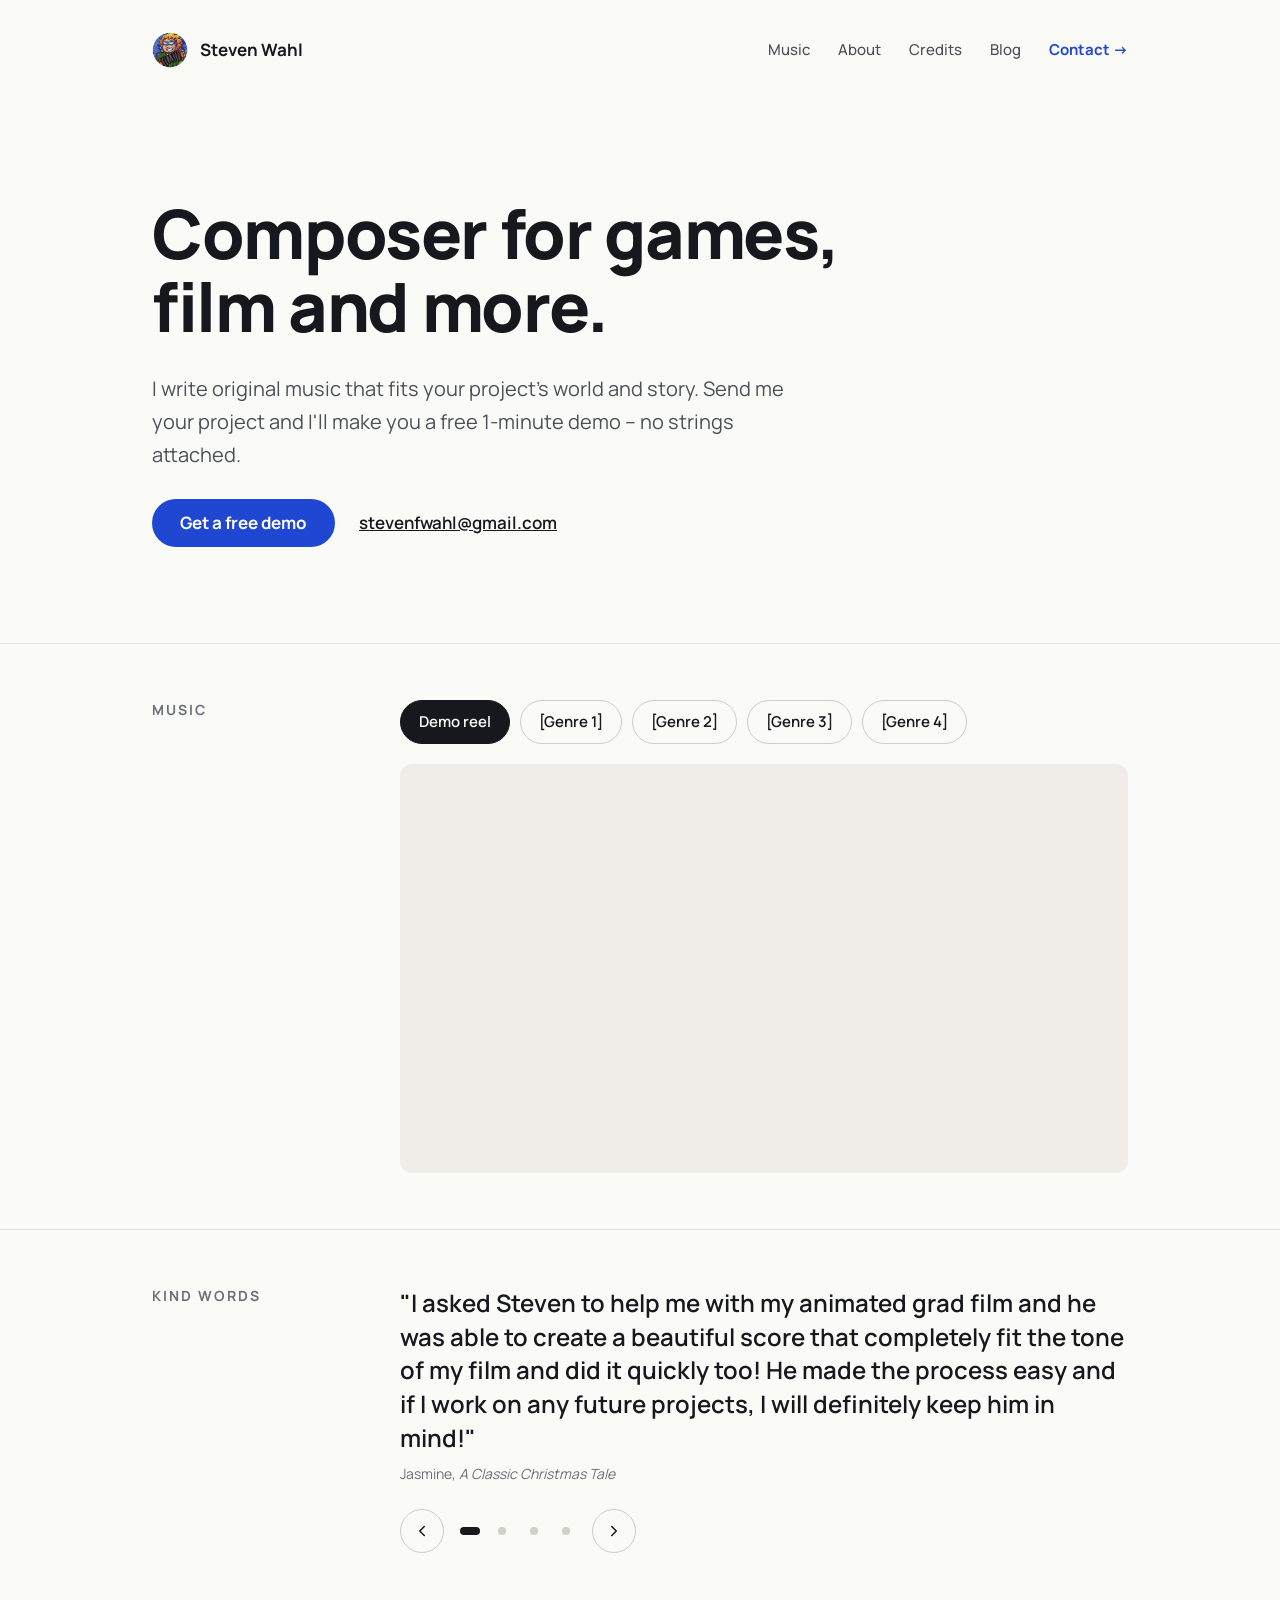
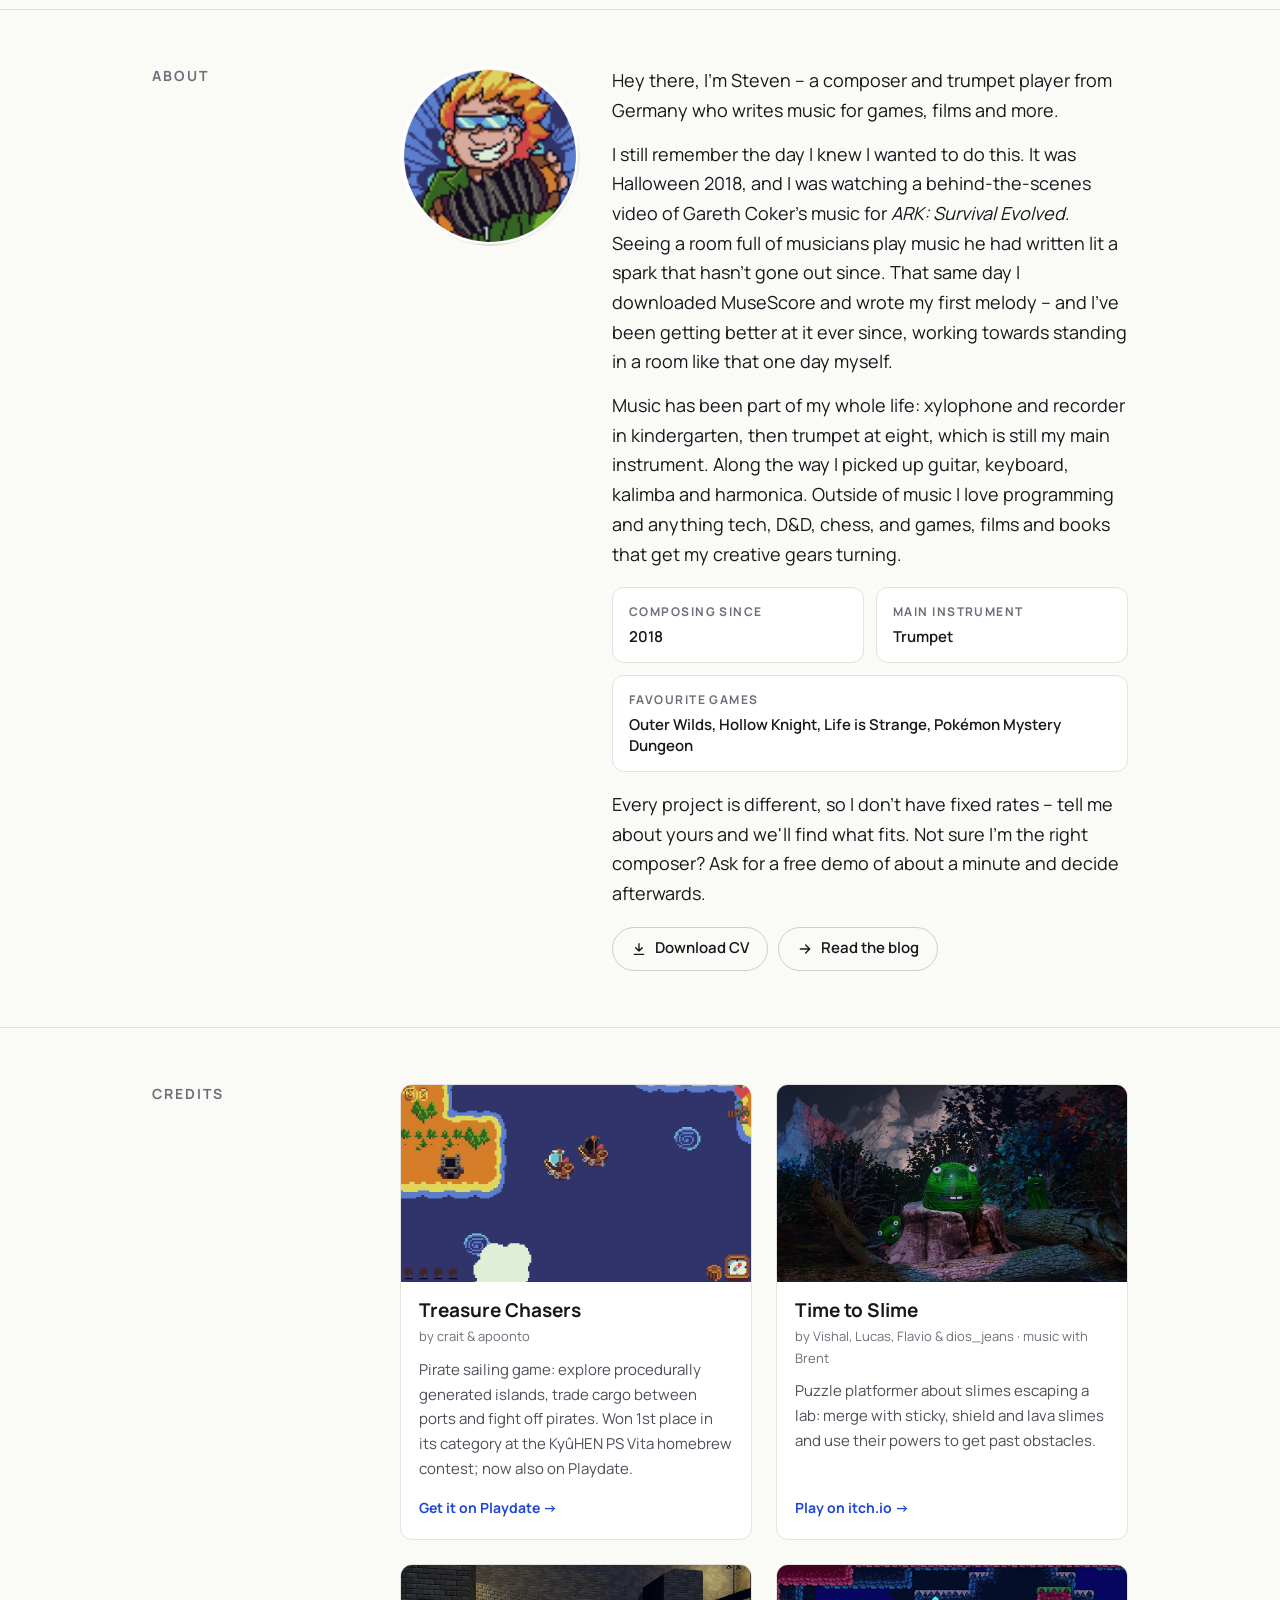
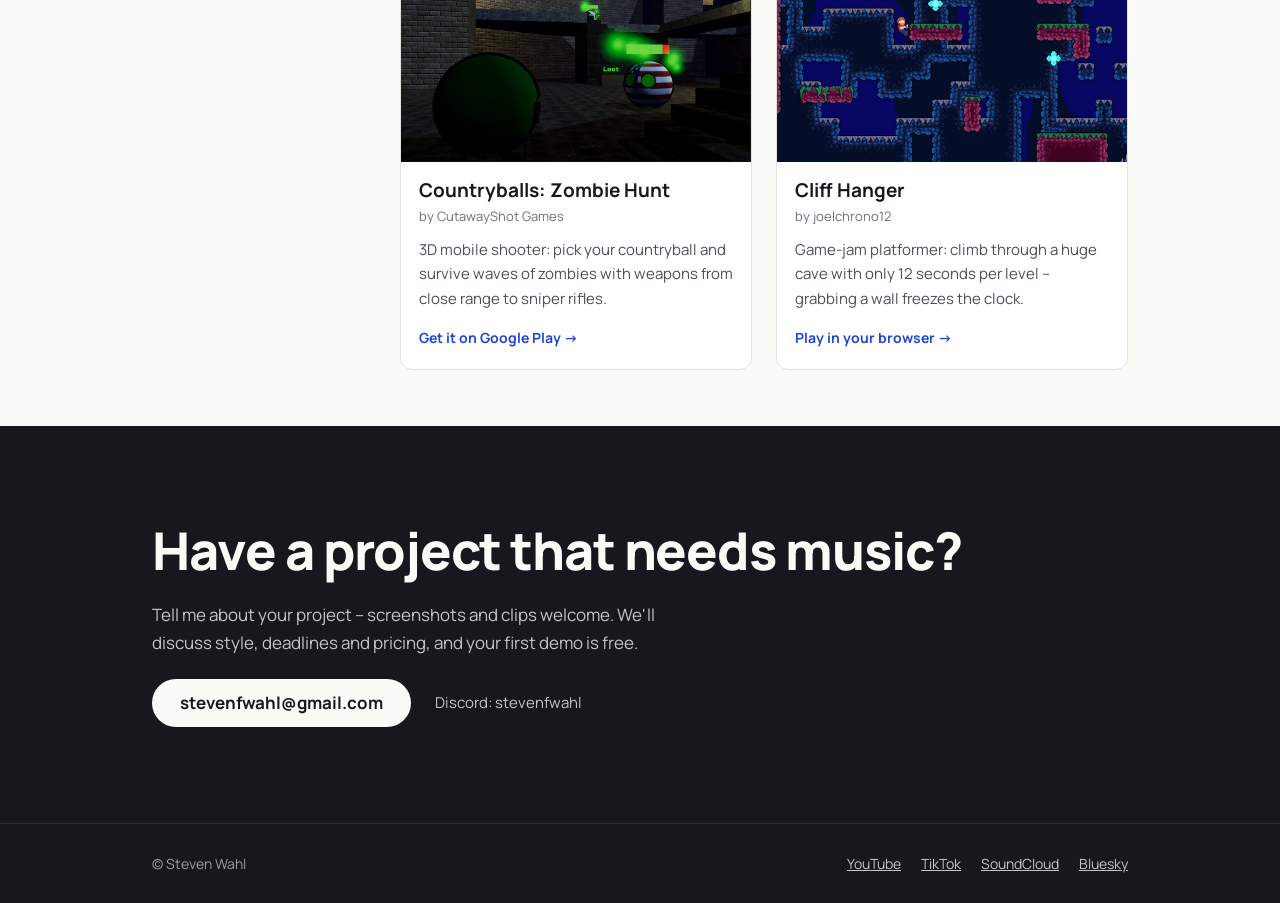
==== commit 70621053: "Expand About section with story, instruments, interests and quick facts Content adapted from the old" ====
--- a/index.html
+++ b/index.html
@@ -100,7 +100,15 @@
         <div class="about">
           <img src="images/avatar.png" alt="Steven Wahl" width="180" height="180">
           <div class="about-text">
-            <p>I'm Steven, a composer and trumpet player from Germany, writing music since 2018. Gareth Coker's ARK score is what made me want to become a composer – now I write music that fits the world of games, films and more.</p>
+            <p>Hey there, I'm Steven – a composer and trumpet player from Germany who writes music for games, films and more.</p>
+            <p>I still remember the day I knew I wanted to do this. It was Halloween 2018, and I was watching a behind-the-scenes video of Gareth Coker's music for <em>ARK: Survival Evolved</em>. Seeing a room full of musicians play music he had written lit a spark that hasn't gone out since. That same day I downloaded MuseScore and wrote my first melody – and I've been getting better at it ever since, working towards standing in a room like that one day myself.</p>
+            <p>Music has been part of my whole life: xylophone and recorder in kindergarten, then trumpet at eight, which is still my main instrument. Along the way I picked up guitar, keyboard, kalimba and harmonica. Outside of music I love programming and anything tech, D&amp;D, chess, and games, films and books that get my creative gears turning.</p>
+            <dl class="facts">
+              <div><dt>Composing since</dt><dd>2018</dd></div>
+              <div><dt>Main instrument</dt><dd>Trumpet</dd></div>
+              <div class="wide"><dt>Favourite games</dt><dd>Outer Wilds, Hollow Knight, Life is Strange, Pokémon Mystery Dungeon</dd></div>
+            </dl>
+            <p>Every project is different, so I don't have fixed rates – tell me about yours and we'll find what fits. Not sure I'm the right composer? Ask for a free demo of about a minute and decide afterwards.</p>
             <div class="links">
               <a href="files/Steven_Wahl_CV_1.0.pdf"><svg viewBox="0 0 24 24" fill="none" stroke="currentColor" stroke-width="2" stroke-linecap="round" stroke-linejoin="round" aria-hidden="true"><path d="M12 4v11M7 10l5 5 5-5M5 20h14"></path></svg>Download CV</a>
               <a href="blog/"><svg viewBox="0 0 24 24" fill="none" stroke="currentColor" stroke-width="2" stroke-linecap="round" stroke-linejoin="round" aria-hidden="true"><path d="M5 12h14M13 6l6 6-6 6"></path></svg>Read the blog</a>
--- a/css/style.css
+++ b/css/style.css
@@ -118,7 +118,13 @@
 .about { display: flex; flex-wrap: wrap; gap: 32px; align-items: center; }
 .about img { width: 180px; height: 180px; border-radius: 50%; flex: 0 0 auto; }
 .about-text { flex: 1 1 300px; min-width: 0; display: flex; flex-direction: column; gap: 14px; }
-.about-text p { margin: 0; font-size: 19px; }
+.about { align-items: flex-start; }
+.about-text p { margin: 0; font-size: 18px; }
+.facts { margin: 4px 0; display: grid; grid-template-columns: repeat(2, minmax(0, 1fr)); gap: 12px; }
+.facts div { padding: 14px 16px; background: var(--card); border: 1px solid var(--line); border-radius: var(--radius); }
+.facts dt { font-size: 12px; letter-spacing: 0.12em; text-transform: uppercase; color: var(--muted); font-weight: 700; }
+.facts dd { margin: 4px 0 0; font-size: 15px; font-weight: 600; line-height: 1.45; }
+.facts .wide { grid-column: 1 / -1; }
 .links { display: flex; flex-wrap: wrap; gap: 10px; margin-top: 4px; }
 .links a {
   display: inline-flex; align-items: center; gap: 8px;
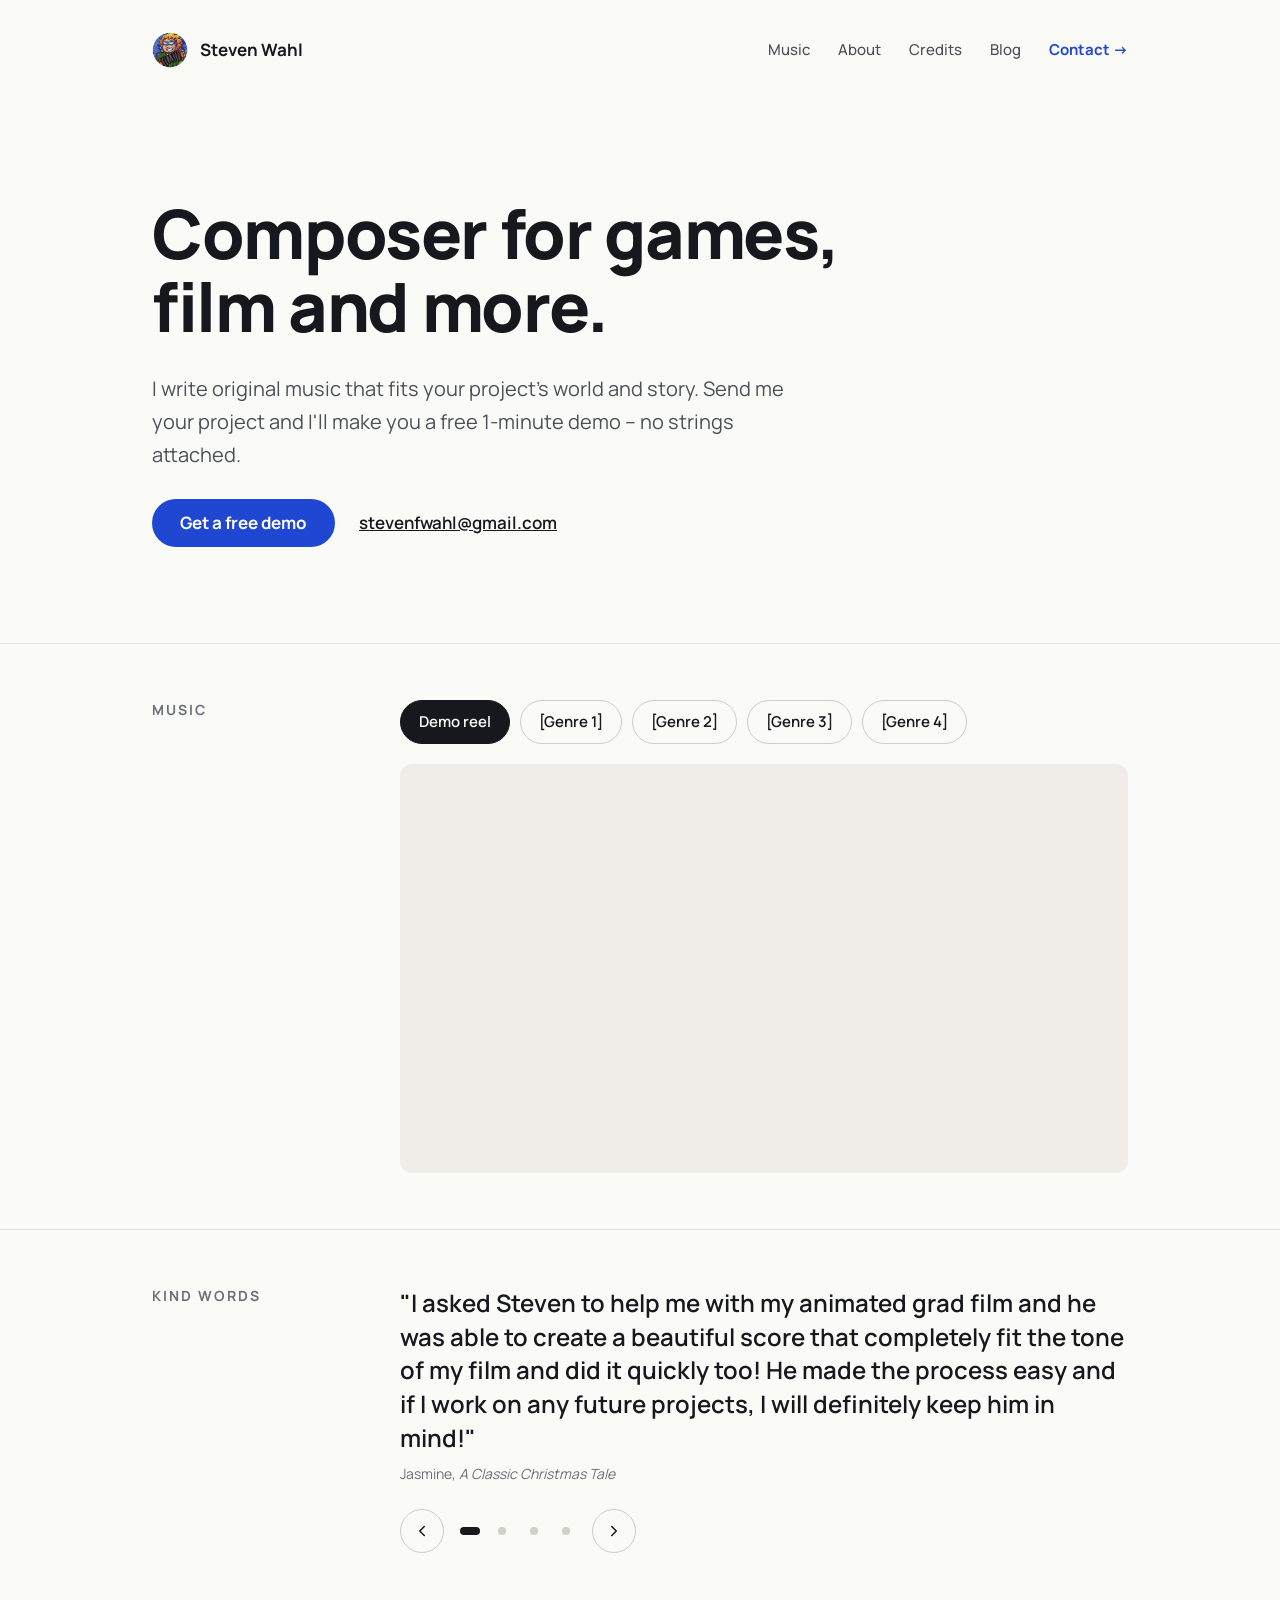
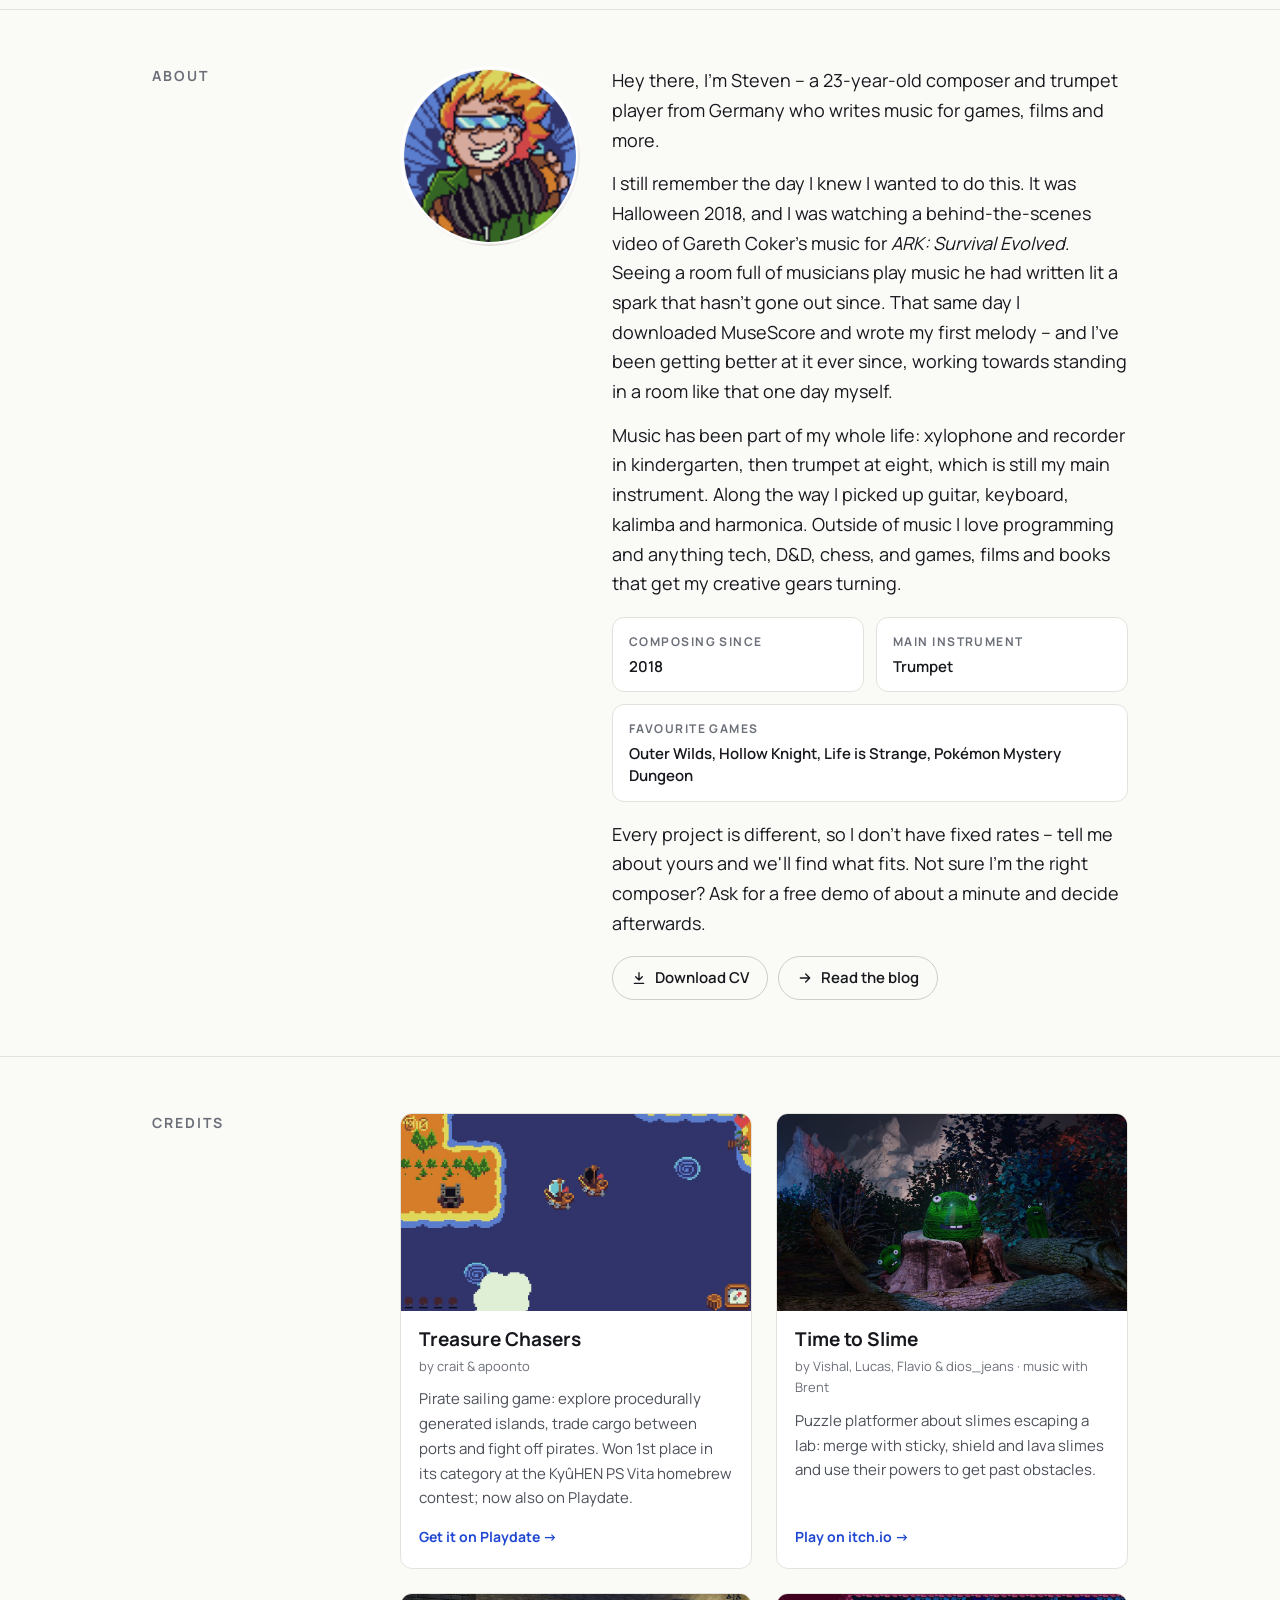
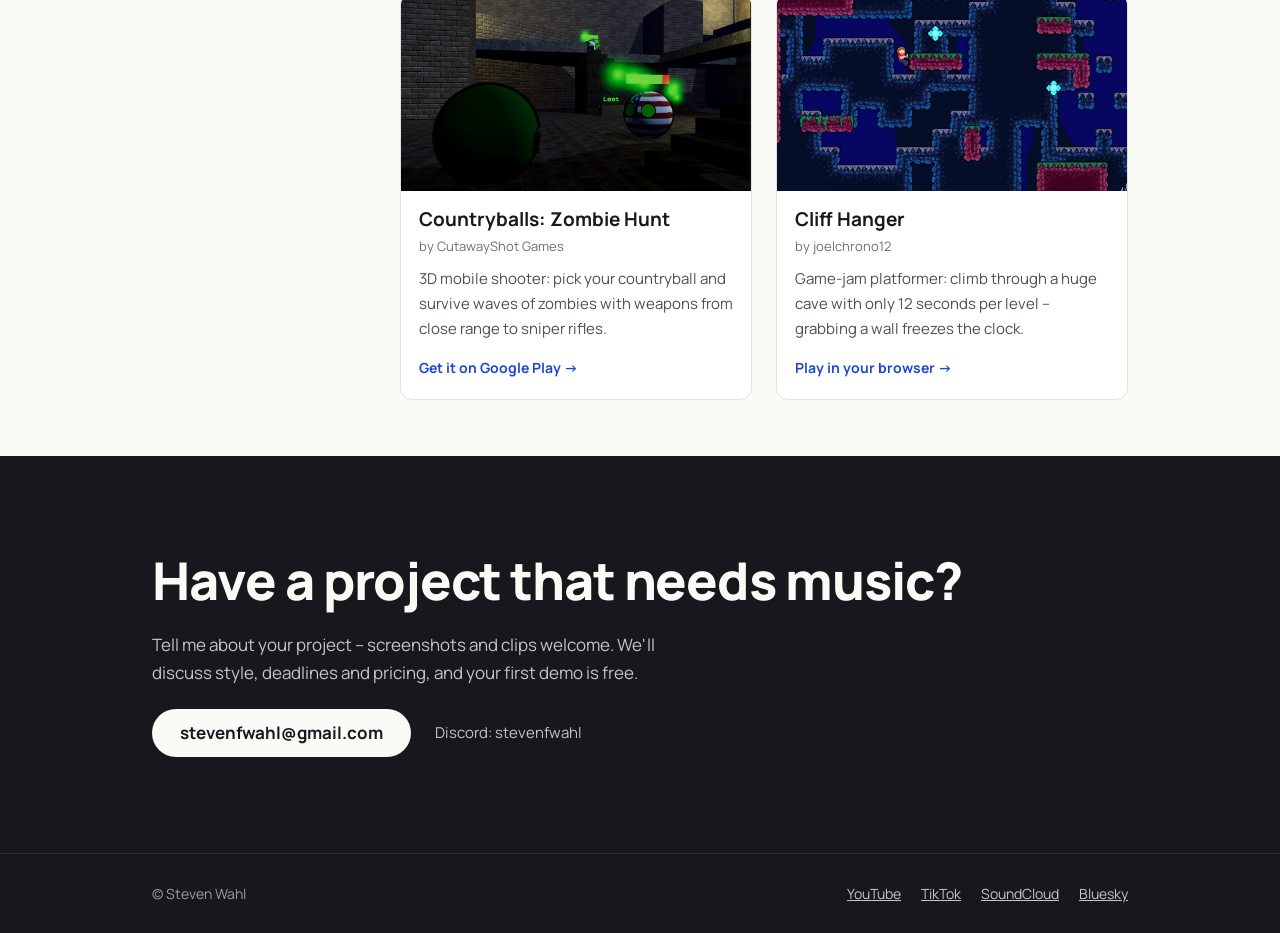
==== commit bca7a914: "Show age in About, calculated from birthday Co-Authored-By: Claude Opus 5.5 <noreply@anthropic.com> " ====
--- a/index.html
+++ b/index.html
@@ -100,7 +100,7 @@
         <div class="about">
           <img src="images/avatar.png" alt="Steven Wahl" width="180" height="180">
           <div class="about-text">
-            <p>Hey there, I'm Steven – a composer and trumpet player from Germany who writes music for games, films and more.</p>
+            <p>Hey there, I'm Steven – a <span class="age" data-birthday="2003-07-11" hidden></span>composer and trumpet player from Germany who writes music for games, films and more.</p>
             <p>I still remember the day I knew I wanted to do this. It was Halloween 2018, and I was watching a behind-the-scenes video of Gareth Coker's music for <em>ARK: Survival Evolved</em>. Seeing a room full of musicians play music he had written lit a spark that hasn't gone out since. That same day I downloaded MuseScore and wrote my first melody – and I've been getting better at it ever since, working towards standing in a room like that one day myself.</p>
             <p>Music has been part of my whole life: xylophone and recorder in kindergarten, then trumpet at eight, which is still my main instrument. Along the way I picked up guitar, keyboard, kalimba and harmonica. Outside of music I love programming and anything tech, D&amp;D, chess, and games, films and books that get my creative gears turning.</p>
             <dl class="facts">
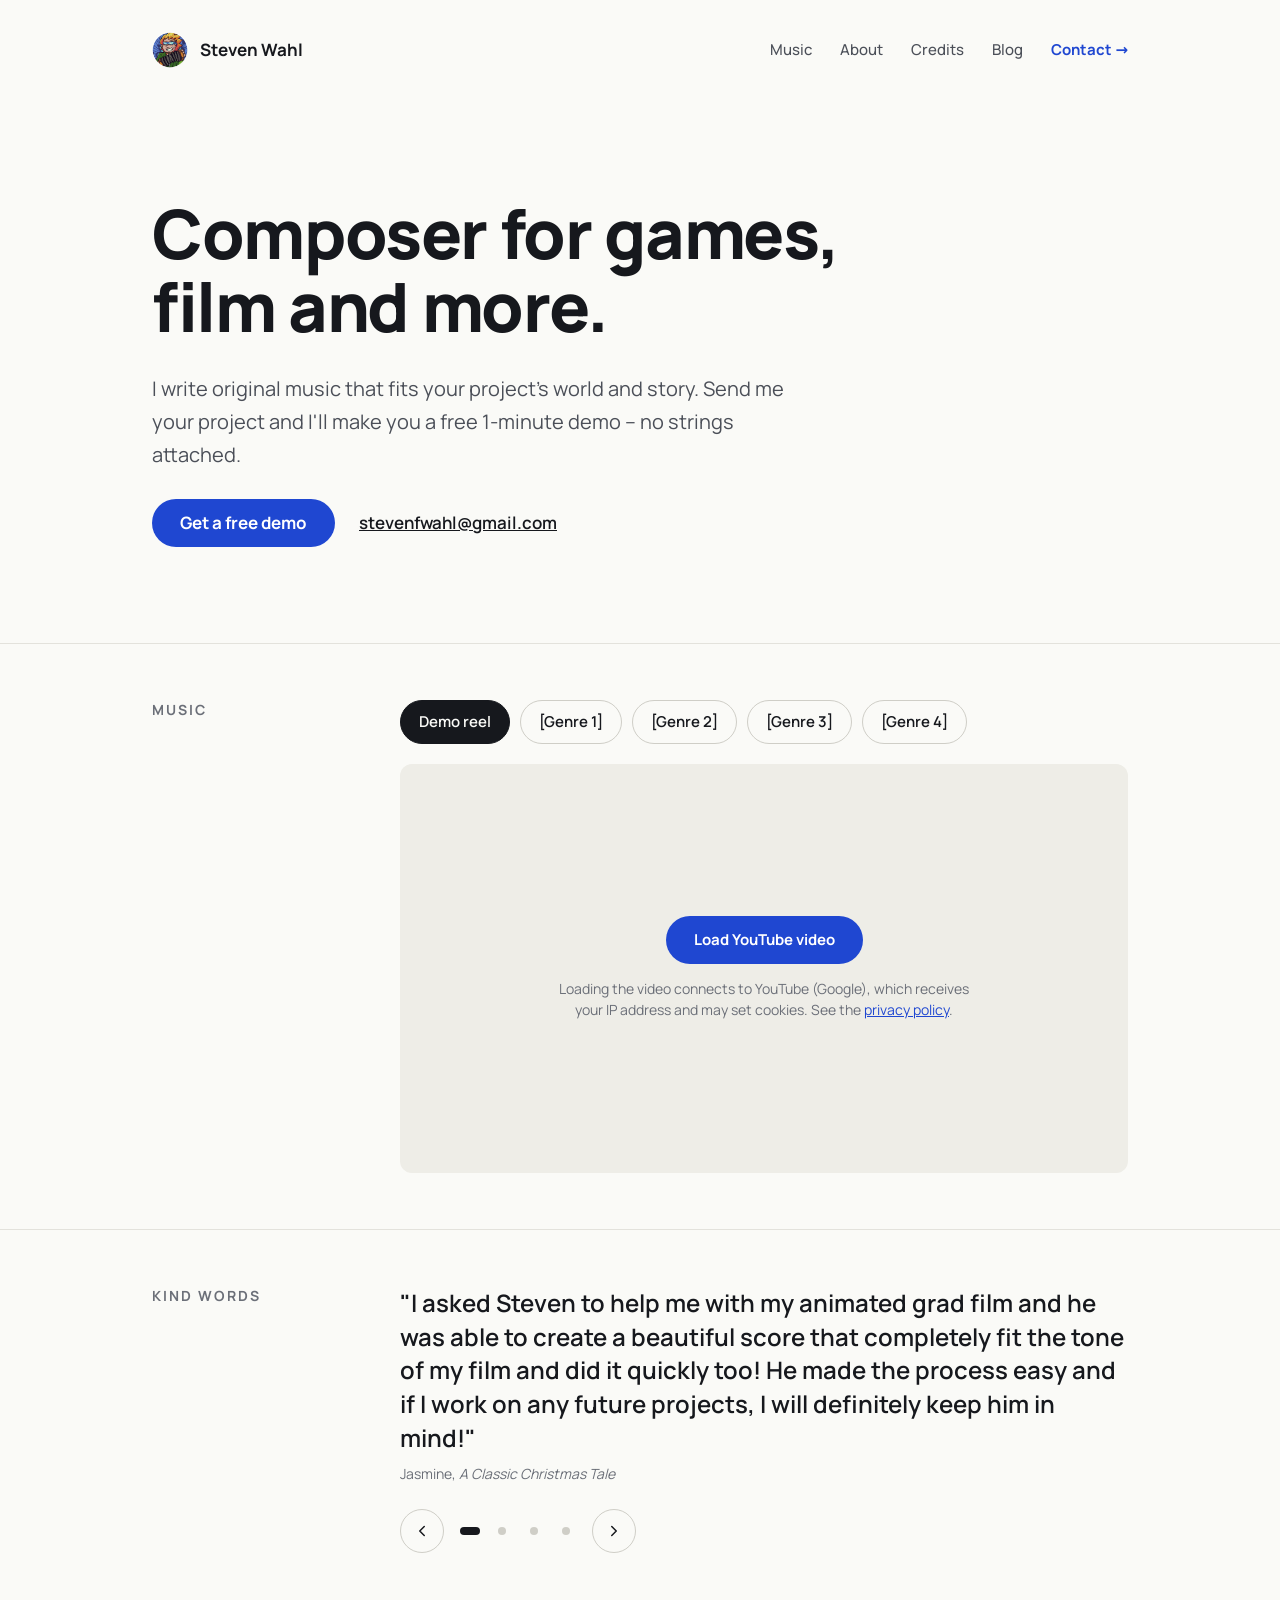
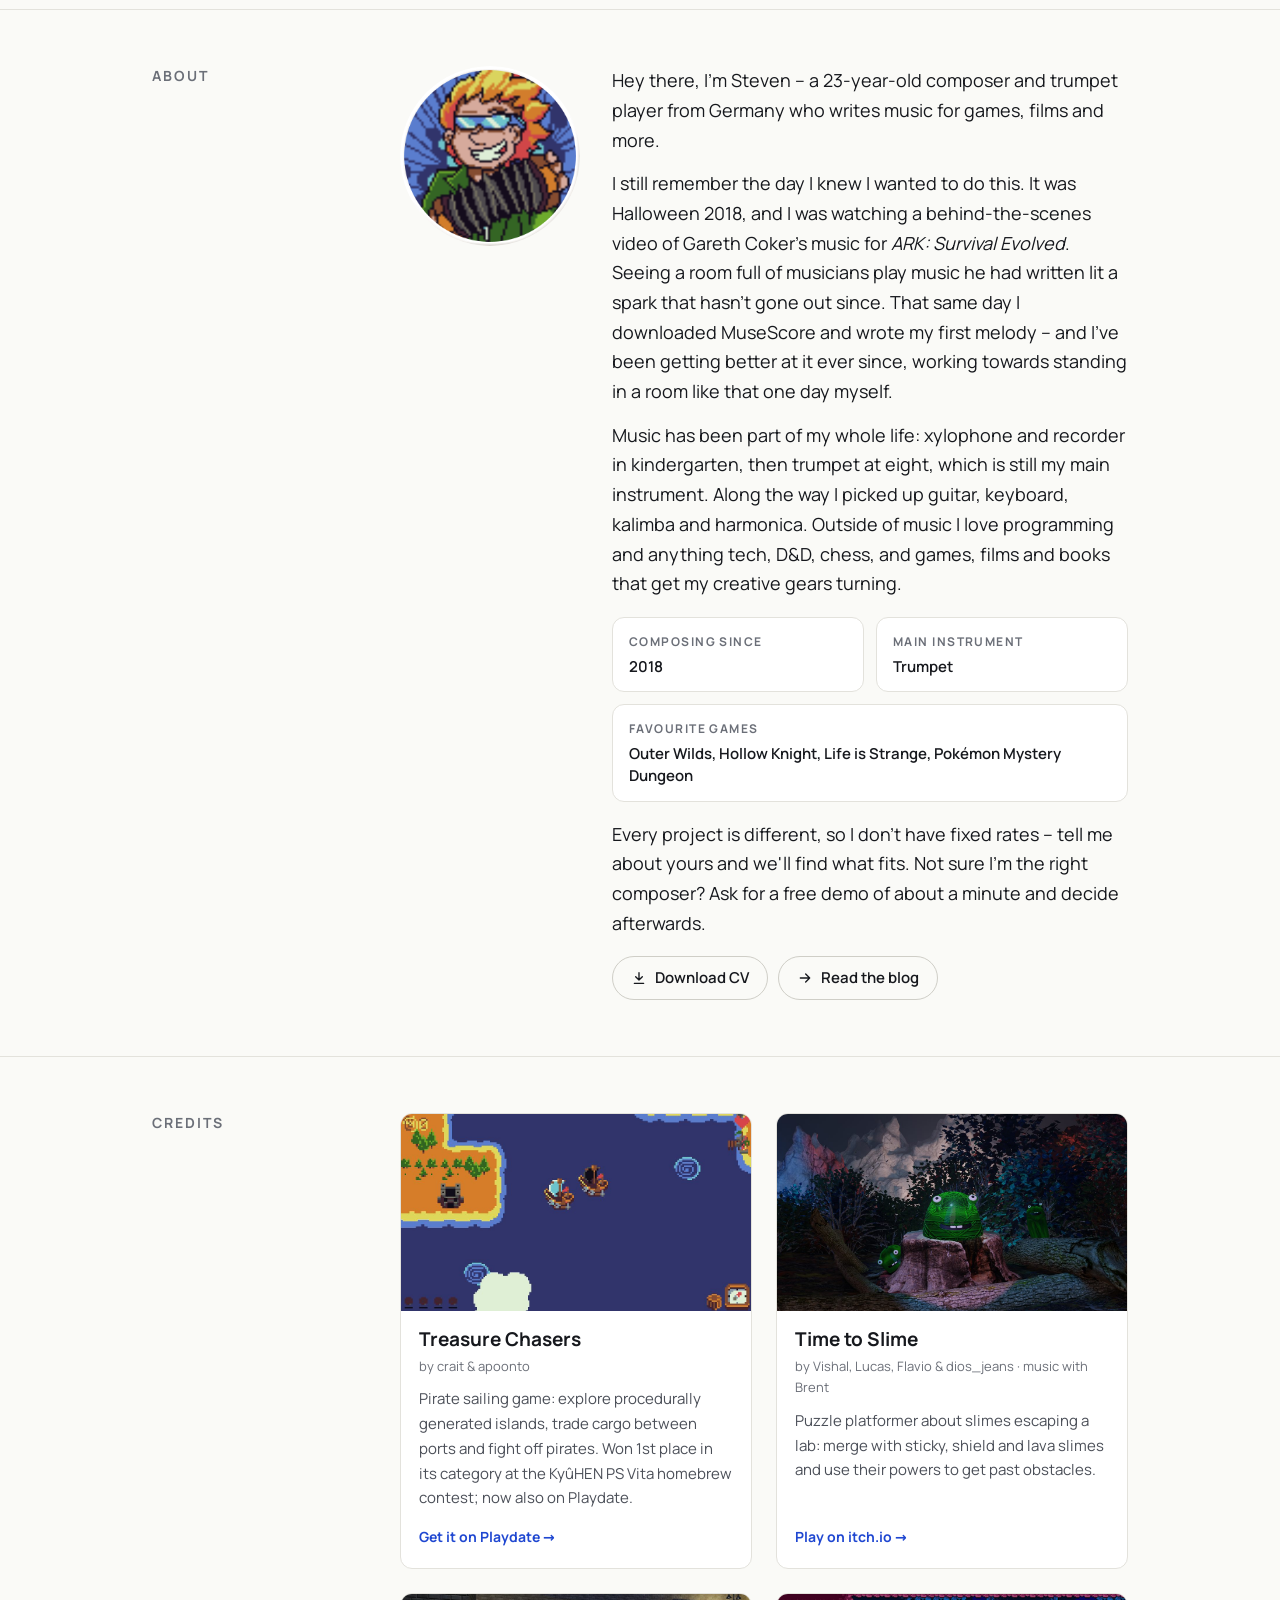
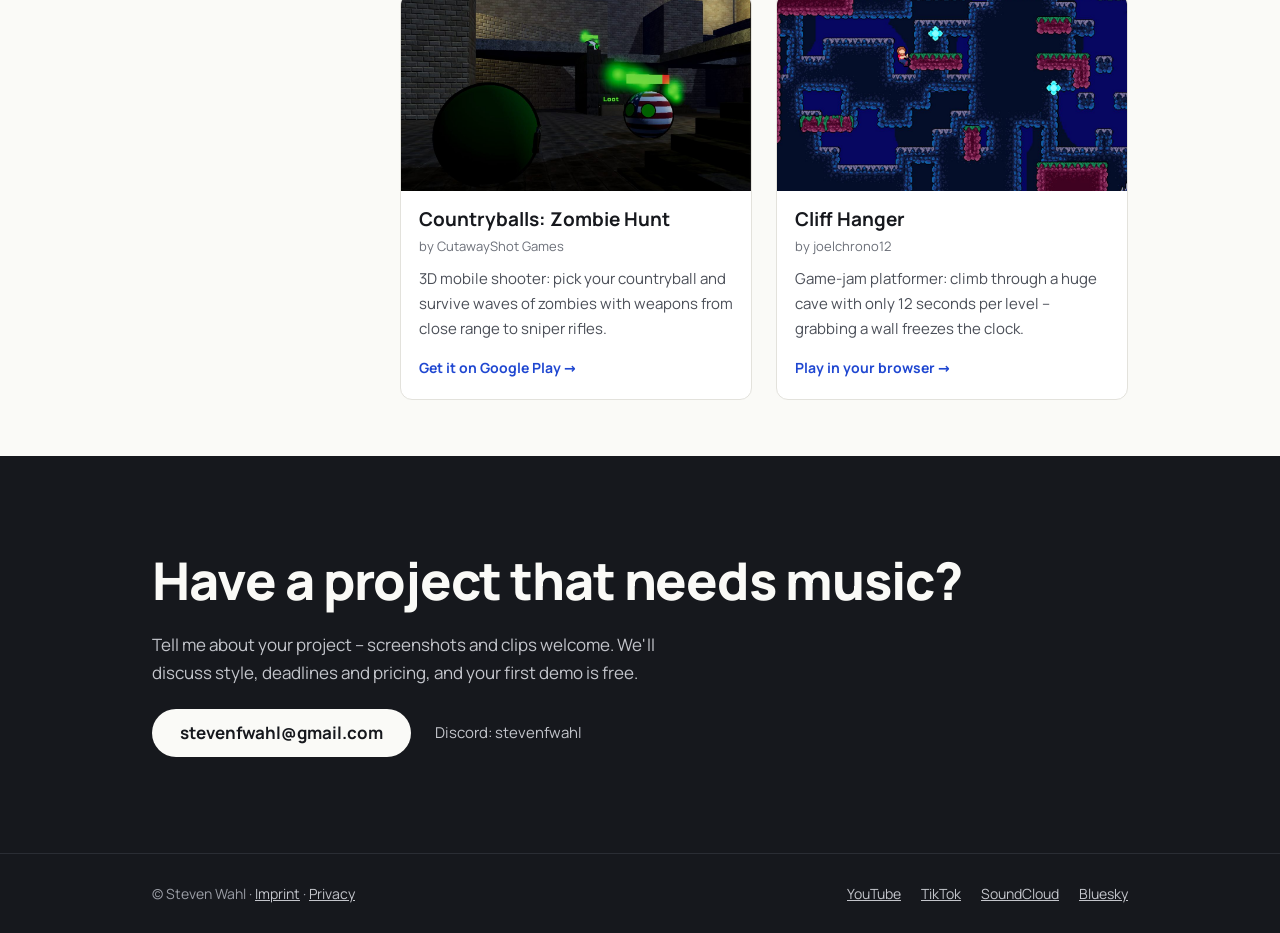
==== commit ec884595: "Add imprint and privacy policy, self-host font, click-to-load YouTube - imprint.html / privacy.html " ====
--- a/index.html
+++ b/index.html
@@ -12,9 +12,6 @@
 <meta property="og:url" content="https://sfrancisw.github.io/stevenwahlmusic/">
 <meta name="twitter:card" content="summary">
 <link rel="icon" type="image/png" href="images/favicon.png">
-<link rel="preconnect" href="https://fonts.googleapis.com">
-<link rel="preconnect" href="https://fonts.gstatic.com" crossorigin>
-<link href="https://fonts.googleapis.com/css2?family=Manrope:wght@400;500;600;700;800&display=swap" rel="stylesheet">
 <link rel="stylesheet" href="css/style.css">
 </head>
 <body>
@@ -179,7 +176,7 @@
 
 <footer class="site-footer">
   <div class="wrap">
-    <span>© Steven Wahl</span>
+    <span>© Steven Wahl · <a href="imprint.html">Imprint</a> · <a href="privacy.html">Privacy</a></span>
     <nav aria-label="Social">
       <a href="https://www.youtube.com/@stevenwahlmusic">YouTube</a>
       <a href="https://www.tiktok.com/@stevenwahlmusic">TikTok</a>
--- a/css/style.css
+++ b/css/style.css
@@ -1,4 +1,34 @@
 /* Steven Wahl – composer site. Design: "B · Clean & minimal" with A's credit cards. */
+
+/* Manrope, self-hosted (SIL Open Font License, fonts/OFL.txt) – no request to Google. */
+@font-face {
+  font-family: 'Manrope';
+  font-style: normal;
+  font-display: swap;
+  font-weight: 200 800;
+  src: url(../fonts/manrope-latin-ext-wght-normal.woff2) format('woff2-variations');
+  unicode-range: U+0100-02BA,U+02BD-02C5,U+02C7-02CC,U+02CE-02D7,U+02DD-02FF,U+0304,U+0308,U+0329,U+1D00-1DBF,U+1E00-1E9F,U+1EF2-1EFF,U+2020,U+20A0-20AB,U+20AD-20C0,U+2113,U+2C60-2C7F,U+A720-A7FF;
+}
+@font-face {
+  font-family: 'Manrope';
+  font-style: normal;
+  font-display: swap;
+  font-weight: 200 800;
+  src: url(../fonts/manrope-latin-wght-normal.woff2) format('woff2-variations');
+  unicode-range: U+0000-00FF,U+0131,U+0152-0153,U+02BB-02BC,U+02C6,U+02DA,U+02DC,U+0304,U+0308,U+0329,U+2000-206F,U+20AC,U+2122,U+2191,U+2193,U+2212,U+2215,U+FEFF,U+FFFD;
+}
+/* Manrope (variable, 200–800), self-hosted – no requests to Google. Licence: fonts/OFL.txt */
+@font-face {
+  font-family: Manrope; font-style: normal; font-display: swap; font-weight: 200 800;
+  src: url("../fonts/manrope-latin-wght-normal.woff2") format("woff2-variations");
+  unicode-range: U+0000-00FF, U+0131, U+0152-0153, U+02BB-02BC, U+02C6, U+02DA, U+02DC, U+0304, U+0308, U+0329, U+2000-206F, U+20AC, U+2122, U+2191, U+2193, U+2212, U+2215, U+FEFF, U+FFFD;
+}
+@font-face {
+  font-family: Manrope; font-style: normal; font-display: swap; font-weight: 200 800;
+  src: url("../fonts/manrope-latin-ext-wght-normal.woff2") format("woff2-variations");
+  unicode-range: U+0100-02BA, U+02BD-02C5, U+02C7-02CC, U+02CE-02D7, U+02DD-02FF, U+0304, U+0308, U+0329, U+1D00-1DBF, U+1E00-1E9F, U+1EF2-1EFF, U+2020, U+20A0-20AB, U+20AD-20C0, U+2113, U+2C60-2C7F, U+A720-A7FF;
+}
+
 :root {
   --bg: #FAFAF7;
   --ink: #16181D;
@@ -49,8 +79,8 @@
 /* Buttons */
 .btn {
   display: inline-flex; align-items: center; justify-content: center;
-  min-height: 48px; padding: 0 28px; border-radius: 999px;
-  font-weight: 700; text-decoration: none;
+  min-height: 48px; padding: 0 28px; border-radius: 999px; border: 0; cursor: pointer;
+  font: inherit; font-weight: 700; text-decoration: none;
 }
 .btn-primary { background: var(--accent); color: #FFFFFF; }
 .btn-primary:hover { background: var(--accent-hover); color: #FFFFFF; }
@@ -108,6 +138,9 @@
   display: flex; align-items: center; justify-content: center; color: var(--muted); font-size: 15px;
 }
 .player iframe { width: 100%; height: 100%; border: 0; }
+
+.yt-gate { display: flex; flex-direction: column; align-items: center; gap: 14px; padding: 24px; text-align: center; }
+.yt-gate p { margin: 0; max-width: 46ch; font-size: 14px; color: var(--muted); line-height: 1.5; }
 
 /* Testimonials */
 .quote { margin: 0; }
@@ -162,6 +195,10 @@
 .article ul { padding-left: 1.2em; }
 .back { display: inline-block; margin-bottom: 24px; font-weight: 600; font-size: 15px; }
 
+.legal h2 { margin: 36px 0 8px; font-size: 20px; font-weight: 700; }
+.legal p { font-size: 17px; line-height: 1.7; margin: 0 0 12px; }
+.legal-sub { color: var(--muted); margin-top: 8px !important; }
+
 @media (max-width: 600px) {
   .wrap { padding: 0 20px; }
   .hero { padding-top: 48px; padding-bottom: 64px; }
